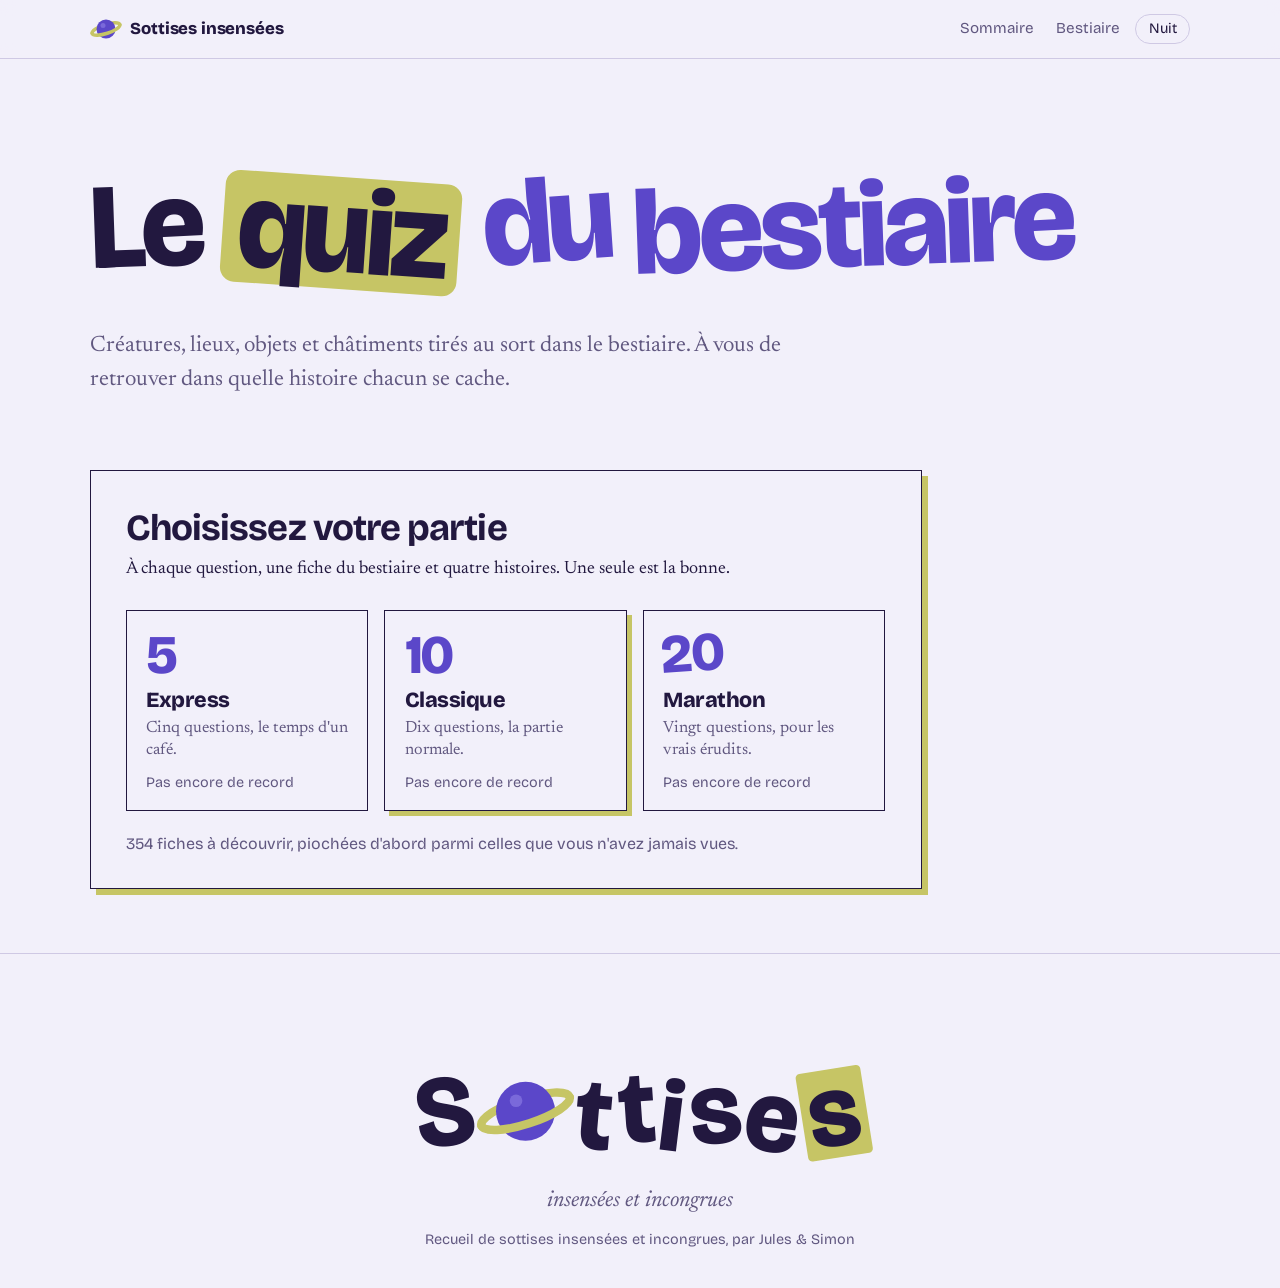
==== quiz.html @ 03ba3609 "quiz" ====
<!DOCTYPE html>
<html lang="fr">

<head>
  <meta charset="utf-8">
  <meta name="viewport" content="width=device-width, initial-scale=1">
  <title>Le quiz du bestiaire · Sottises insensées</title>
  <link rel="preconnect" href="https://fonts.googleapis.com">
  <link rel="preconnect" href="https://fonts.gstatic.com" crossorigin>
  <link
    href="https://fonts.googleapis.com/css2?family=Bricolage+Grotesque:opsz,wght@12..96,400;12..96,600;12..96,800&family=Newsreader:ital,opsz,wght@0,6..72,400;0,6..72,500;1,6..72,400&display=swap"
    rel="stylesheet">
  <link rel="icon" href="favicon.svg" type="image/svg+xml">
  <link rel="stylesheet" href="style.css">
</head>

<body>

  <header class="barre">
    <a class="marque" href="index.html" aria-label="Sottises insensées, retour à l'accueil">
      <svg class="marque-saturne" viewBox="0 0 64 64" aria-hidden="true">
        <path d="M3 32 A29 9 0 0 1 61 32" fill="none" stroke="#C6C565" stroke-width="7" stroke-linecap="round" transform="rotate(-18 32 32)"/>
        <circle cx="32" cy="32" r="19" fill="#5B47C9"/>
        <circle cx="26" cy="25" r="5" fill="#7A69DA"/>
        <path d="M3 32 A29 9 0 0 0 61 32" fill="none" stroke="#C6C565" stroke-width="7" stroke-linecap="round" transform="rotate(-18 32 32)"/>
      </svg>
      <span>Sottises insensées</span>
    </a>
    <div class="outils">
      <a class="nav-accueil" href="index.html">Sommaire</a>
      <a class="nav-accueil" href="index.html#bestiaire">Bestiaire</a>
      <button class="outil" id="theme" type="button" aria-label="Passer en mode nuit">Nuit</button>
    </div>
  </header>

  <main class="page-quiz">
    <div class="hero hero-bestiaire">
      <h1 class="titre-hero titre-quiz" aria-label="Le quiz du bestiaire">
        <span class="mot">Le</span><span class="mot">quiz</span><span class="mot">du</span><span class="mot">bestiaire</span>
      </h1>
      <p class="chapeau">Créatures, lieux, objets et châtiments tirés au sort dans le bestiaire. À vous de retrouver dans quelle histoire chacun se cache.</p>
    </div>
    <div class="quiz" id="quiz" aria-live="polite">
      <p class="q-vide">Chargement des sottises…</p>
    </div>
  </main>

  <footer>
    <a class="logo-pied" href="index.html" aria-label="Sottises insensées et incongrues, retour à l'accueil">
      <svg id="logo-mot" role="img" aria-label="Sottises insensées et incongrues"></svg>
    </a>
    <p>Recueil de sottises insensées et incongrues, par Jules &amp; Simon</p>
  </footer>

  <script src="donnees.js"></script>
  <script src="commun.js"></script>
  <script src="quiz.js"></script>
</body>

</html>
---- style.css ----
:root {
    --papier: #F2F0FA;
    --papier-2: #E6E2F4;
    --encre: #22183F;
    --gris: #615880;
    --violet: #5B47C9;
    --moutarde: #C6C565;
    --trait: #CFC9E4;
    --taille-texte: 1.2rem;
    --display: "Bricolage Grotesque", system-ui, sans-serif;
    --lecture: "Newsreader", Georgia, serif;
}

[data-theme="nuit"] {
    --papier: #17112B;
    --papier-2: #211A3B;
    --encre: #ECE8F8;
    --gris: #A9A0C8;
    --violet: #AC9EFF;
    --trait: #352C55;
}

* {
    box-sizing: border-box;
}

html {
    scroll-behavior: smooth;
}

@media (prefers-reduced-motion: reduce) {
    html {
        scroll-behavior: auto;
    }
}

body {
    margin: 0;
    background: var(--papier);
    color: var(--encre);
    font-family: var(--display);
    -webkit-font-smoothing: antialiased;
    transition: background .25s, color .25s;
}

::selection {
    background: var(--moutarde);
    color: #22183F;
}

a {
    color: inherit;
}

button {
    font: inherit;
    color: inherit;
}

:focus-visible {
    outline: 3px solid var(--violet);
    outline-offset: 3px;
    border-radius: 4px;
}

/* Barre du haut */
.barre {
    position: sticky;
    top: 0;
    z-index: 10;
    display: flex;
    align-items: center;
    justify-content: space-between;
    gap: 1rem;
    padding: .8rem clamp(1rem, 4vw, 3rem);
    background: color-mix(in srgb, var(--papier) 88%, transparent);
    backdrop-filter: blur(8px);
    border-bottom: 1px solid var(--trait);
}

.marque {
    font-weight: 800;
    text-decoration: none;
    font-size: 1.05rem;
    letter-spacing: -.01em;
}

.outils {
    display: flex;
    gap: .4rem;
}

.outil {
    background: transparent;
    border: 1px solid var(--trait);
    border-radius: 999px;
    padding: .35rem .8rem;
    cursor: pointer;
    font-size: .9rem;
}

.outil:hover {
    border-color: var(--violet);
}

a.outil {
    text-decoration: none;
    display: inline-flex;
    align-items: center;
}

#retour-barre {
    background: var(--encre);
    color: var(--papier);
    border-color: var(--encre);
}

#retour-barre:hover {
    background: var(--violet);
    border-color: var(--violet);
}

.progression {
    position: absolute;
    left: 0;
    bottom: -1px;
    height: 3px;
    width: 0;
    background: var(--moutarde);
}

main {
    padding: 0 clamp(1rem, 4vw, 3rem);
}

/* Accueil */
.hero {
    padding: clamp(3rem, 9vw, 7rem) 0 clamp(2.5rem, 6vw, 4.5rem);
    max-width: 1100px;
}

.titre-hero {
    font-weight: 800;
    font-size: clamp(2.9rem, 9.5vw, 7.6rem);
    line-height: .92;
    letter-spacing: -.035em;
    margin: 0;
}

.titre-hero .mot {
    display: inline-block;
    margin-right: .18em;
}

.titre-hero .mot:nth-child(1) {
    transform: rotate(-2deg);
}

.titre-hero .mot:nth-child(2) {
    transform: translateY(.06em) rotate(1.5deg);
}

.titre-hero .mot:nth-child(3) {
    transform: rotate(-4deg) translateY(-.04em);
    color: var(--violet);
}

.titre-hero .mot:nth-child(4) {
    transform: rotate(3deg) translateY(.1em);
}

.titre-hero .mot:nth-child(5) {
    transform: rotate(-1deg);
}

.titre-hero .mot:nth-child(6) {
    transform: rotate(6deg) translateY(.08em);
    background: var(--moutarde);
    color: #22183F;
    padding: 0 .12em;
    border-radius: .12em;
}

@media (prefers-reduced-motion: no-preference) {
    .titre-hero .mot {
        animation: chute .9s cubic-bezier(.2, 1.4, .4, 1) both;
    }

    .titre-hero .mot:nth-child(2) {
        animation-delay: .08s;
    }

    .titre-hero .mot:nth-child(3) {
        animation-delay: .16s;
    }

    .titre-hero .mot:nth-child(4) {
        animation-delay: .24s;
    }

    .titre-hero .mot:nth-child(5) {
        animation-delay: .32s;
    }

    .titre-hero .mot:nth-child(6) {
        animation-delay: .5s;
    }

    @keyframes chute {
        from {
            opacity: 0;
            translate: 0 -1.2em;
            rotate: -25deg;
        }

        to {
            opacity: 1;
            translate: 0 0;
            rotate: 0deg;
        }
    }
}

.chapeau {
    font-family: var(--lecture);
    font-size: clamp(1.15rem, 2vw, 1.4rem);
    color: var(--gris);
    max-width: 34em;
    margin: 3rem 0 0;
    line-height: 1.5;
}

.entete-section {
    display: flex;
    flex-wrap: wrap;
    align-items: baseline;
    justify-content: space-between;
    gap: 1rem;
    border-top: 2px solid var(--encre);
    padding-top: 1rem;
    margin-top: 1rem;
}

#galerie,
#auteurs {
    scroll-margin-top: 5rem;
}

.entete-section h2 {
    font-size: 1.6rem;
    margin: 0;
    letter-spacing: -.02em;
}

.filtres {
    display: flex;
    flex-wrap: wrap;
    gap: .4rem;
}

.filtre {
    background: transparent;
    border: 1px solid var(--trait);
    border-radius: 999px;
    padding: .35rem .9rem;
    cursor: pointer;
}

.filtre[aria-pressed="true"] {
    background: var(--encre);
    color: var(--papier);
    border-color: var(--encre);
}

.bilan-bestiaire {
    min-height: 1.5em;
    margin: .4rem 0 .8rem;
    color: var(--gris);
}

.aucun-bestiaire {
    padding: 2rem 0;
    color: var(--gris);
    font-family: var(--lecture);
    font-size: 1.15rem;
}

.sommaire {
    list-style: none;
    margin: 0 0 4rem;
    padding: 0;
    max-width: 1100px;
}

.sommaire li {
    border-bottom: 1px solid var(--trait);
}

.ligne {
    display: grid;
    grid-template-columns: 3rem 1fr auto;
    gap: .2rem 1.2rem;
    align-items: baseline;
    padding: 1.6rem 0;
    text-decoration: none;
}

.ligne .num {
    font-size: 1rem;
    color: var(--gris);
    font-variant-numeric: tabular-nums;
}

.ligne h3 {
    margin: 0;
    font-size: clamp(1.5rem, 3.4vw, 2.4rem);
    font-weight: 600;
    letter-spacing: -.025em;
    line-height: 1.05;
}

.ligne:hover h3 {
    color: var(--violet);
}

.ligne .meta {
    color: var(--gris);
    font-size: .95rem;
    white-space: nowrap;
}

.ligne .extrait {
    grid-column: 2 / 3;
    margin: .5rem 0 0;
    font-family: var(--lecture);
    color: var(--gris);
    font-size: 1.05rem;
    line-height: 1.5;
    max-width: 42em;
}

@media (max-width: 640px) {
    .ligne {
        grid-template-columns: 2rem 1fr;
    }

    .ligne .meta {
        grid-column: 2;
        white-space: normal;
    }

    .ligne .extrait {
        grid-column: 2;
    }
}

.auteurs {
    display: grid;
    grid-template-columns: repeat(auto-fit, minmax(260px, 1fr));
    gap: 2.5rem;
    margin: 2rem 0 5rem;
    max-width: 1100px;
}

.auteur h3 {
    font-size: 3rem;
    margin: 0 0 .3rem;
    letter-spacing: -.03em;
    font-weight: 800;
}

.auteur p {
    font-family: var(--lecture);
    font-size: 1.1rem;
    line-height: 1.55;
    margin: 0 0 .8rem;
    color: var(--gris);
    max-width: 30em;
}

.auteur .compte {
    font-family: var(--display);
    font-size: .95rem;
    color: var(--encre);
}

footer {
    border-top: 1px solid var(--trait);
    padding: 2rem clamp(1rem, 4vw, 3rem);
    color: var(--gris);
    font-size: .9rem;
}

/* Lecture */
.lecture {
    max-width: 40rem;
    margin: 0 auto;
    padding: clamp(2.5rem, 7vw, 5rem) 0 3rem;
}

.retour {
    display: inline-block;
    margin-bottom: 2.5rem;
    color: var(--gris);
    text-decoration: none;
}

.retour:hover {
    color: var(--violet);
}

.lecture h1 {
    font-size: clamp(2.4rem, 7vw, 4.2rem);
    line-height: .98;
    letter-spacing: -.035em;
    margin: 0 0 1.2rem;
    font-weight: 800;
}

.infos {
    color: var(--gris);
    font-size: 1rem;
    margin: 0 0 3rem;
    padding-bottom: 1.5rem;
    border-bottom: 1px solid var(--trait);
}

.infos strong {
    color: var(--encre);
    font-weight: 600;
}

.corps {
    font-family: var(--lecture);
    font-size: var(--taille-texte);
    line-height: 1.72;
    hanging-punctuation: first;
}

.corps p {
    margin: 0 0 1.3em;
}

.corps p:first-child::first-letter {
    font-family: var(--display);
    font-weight: 800;
    float: left;
    font-size: 3.6em;
    line-height: .8;
    margin: .08em .1em 0 0;
    color: var(--violet);
}

.signature {
    text-align: right;
    font-style: italic;
    color: var(--gris);
    margin-top: 2.5rem;
    font-family: var(--lecture);
    font-size: 1.1rem;
}

.suite {
    display: grid;
    grid-template-columns: 1fr 1fr;
    gap: 1rem;
    margin: 4rem auto 5rem;
    max-width: 40rem;
}

.suite a {
    display: block;
    text-decoration: none;
    padding: 1.2rem 1.3rem;
    border: 1px solid var(--trait);
    border-radius: 10px;
    background: var(--papier-2);
}

.suite a:hover {
    border-color: var(--violet);
}

.suite small {
    display: block;
    color: var(--gris);
    margin-bottom: .3rem;
}

.suite span {
    font-weight: 600;
    font-size: 1.15rem;
    letter-spacing: -.01em;
}

.suite .suivant {
    text-align: right;
    grid-column: 2;
}

@media (max-width: 560px) {
    .suite {
        grid-template-columns: 1fr;
    }

    .suite .suivant {
        grid-column: 1;
    }
}

.fin {
    max-width: 40rem;
    margin: -3rem auto 4rem;
    text-align: center;
}

/* Affiches : le cadre (passe-partout + ombre moutarde) */
.cadre {
    display: block;
    position: relative;
    aspect-ratio: 2 / 3;
    padding: 5px;
    background: var(--papier);
    border: 1.5px solid var(--encre);
    box-shadow: 4px 4px 0 var(--moutarde);
}

.cadre img {
    display: block;
    width: 100%;
    height: 100%;
    object-fit: cover;
}

.cadre .remplace {
    display: none;
    width: 100%;
    height: 100%;
    align-items: flex-end;
    padding: .6em;
    background: var(--violet);
    color: #fff;
    font-weight: 800;
    line-height: 1;
    letter-spacing: -.02em;
}

.cadre.vide img {
    display: none;
}

.cadre.vide .remplace {
    display: flex;
}

/* Vignette dans le sommaire */
.ligne {
    grid-template-columns: 3rem 1fr auto 5.5rem;
}

.ligne .vignette {
    grid-column: 4;
    grid-row: 1 / span 2;
    align-self: start;
    transform: rotate(3deg);
    font-size: .7rem;
}

.ligne:hover .vignette {
    transform: rotate(0deg);
}

@media (prefers-reduced-motion: no-preference) {
    .ligne .vignette {
        transition: transform .2s;
    }
}

@media (max-width: 640px) {
    .ligne {
        grid-template-columns: 2rem 1fr 4.2rem;
    }

    .ligne .vignette {
        grid-column: 3;
        grid-row: 1 / span 3;
        font-size: .52rem;
    }
}

/* Galerie */
.galerie {
    display: grid;
    grid-template-columns: repeat(auto-fill, minmax(190px, 1fr));
    gap: 2.5rem 2rem;
    list-style: none;
    padding: 0;
    margin: 2rem 0 5rem;
    max-width: 1100px;
}

.galerie button {
    display: block;
    width: 100%;
    padding: 0;
    border: 0;
    background: none;
    cursor: zoom-in;
    text-align: left;
}

.galerie .cadre {
    font-size: 1.3rem;
}

.galerie button:hover .cadre {
    box-shadow: 6px 6px 0 var(--violet);
}

.galerie h3 {
    font-size: 1.15rem;
    margin: 1.1rem 0 .2rem;
    letter-spacing: -.01em;
}

.galerie a {
    color: var(--gris);
    font-size: .95rem;
}

.galerie a:hover {
    color: var(--violet);
}

/* Affiche dans la page de lecture */
.affiche-texte {
    margin: 0 0 3rem;
    display: flex;
    align-items: end;
    gap: 1.2rem;
}

.affiche-texte button {
    width: 9rem;
    flex: none;
    padding: 0;
    border: 0;
    background: none;
    cursor: zoom-in;
    font-size: .9rem;
}

.affiche-texte span {
    color: var(--gris);
    font-size: .95rem;
}

/* Visionneuse */
.visionneuse {
    border: 0;
    padding: 0;
    background: transparent;
    max-width: min(92vw, 640px);
    max-height: 92vh;
    overflow: visible;
}

.visionneuse::backdrop {
    background: rgba(23, 17, 43, .85);
}

.visionneuse img {
    display: block;
    max-width: 100%;
    max-height: 80vh;
    margin: 0 auto;
    border: 6px solid #F2F0FA;
}

.visionneuse .bas {
    display: flex;
    justify-content: space-between;
    align-items: center;
    gap: 1rem;
    margin-top: .8rem;
    color: #ECE8F8;
}

.visionneuse .bas button {
    background: #ECE8F8;
    color: #22183F;
    border: 0;
    border-radius: 999px;
    padding: .4rem 1rem;
    cursor: pointer;
}

.visionneuse .vide-message {
    background: #5B47C9;
    color: #fff;
    padding: 3rem 2rem;
    font-weight: 600;
    max-width: 26rem;
}

.nav-accueil {
    color: var(--gris);
    text-decoration: none;
    padding: .35rem .5rem;
    font-size: .95rem;
}

.nav-accueil:hover {
    color: var(--violet);
}

@media (max-width: 480px) {
    .nav-accueil {
        display: none;
    }
}

[hidden] {
    display: none !important;
}

.erreur {
    padding: 1.5rem;
    margin: 1.5rem 0;
    background: var(--papier-2);
    border-left: 4px solid var(--violet);
    line-height: 1.6;
    list-style: none;
}

/* Photos des auteurs, à côté de la bio */
.auteur { display: flex; gap: 1.4rem; align-items: flex-start; }
.portrait {
  width: 12rem; flex: none; aspect-ratio: 4 / 5; object-fit: cover;
  padding: 5px; background: var(--papier); border: 1.5px solid var(--encre);
  box-shadow: 4px 4px 0 var(--moutarde);
}
.auteur:nth-child(odd) .portrait { transform: rotate(-2deg); }
.auteur:nth-child(even) .portrait { transform: rotate(2deg); }
@media (max-width: 480px) { .auteur { flex-direction: column; } .portrait { width: 70%; } .auteur h3 { font-size: 2.3rem; } }


/* ===== Visionneuse plein écran avec zoom ===== */
.visionneuse {
  width: 100vw; height: 100vh; max-width: none; max-height: none; margin: 0; inset: 0;
  background: rgba(23, 17, 43, .97); overflow: hidden;
}
.visionneuse[open] { display: flex; flex-direction: column; }
.v-scene {
  flex: 1; position: relative; overflow: hidden; touch-action: none; cursor: zoom-in; user-select: none;
}
.v-scene.zoome { cursor: grab; }
.v-scene.glisse { cursor: grabbing; }
.visionneuse #v-image img {
  position: absolute; left: 0; top: 0; max-width: none; max-height: none; margin: 0; border: 0;
  transform-origin: 0 0; will-change: transform; -webkit-user-drag: none;
}
.visionneuse #v-image .vide-message { margin: 20vh auto 0; }
.visionneuse .bas {
  flex: none; display: flex; flex-wrap: wrap; align-items: center; gap: .6rem 1.2rem;
  padding: .8rem clamp(1rem, 3vw, 2rem); margin: 0; color: #ECE8F8; border-top: 1px solid #352C55;
}
.v-aide { color: #A9A0C8; font-size: .85rem; flex: 1; }
.v-boutons { display: flex; gap: .4rem; margin-left: auto; }
.visionneuse .v-boutons button {
  background: transparent; color: #ECE8F8; border: 1px solid #4A3F72; border-radius: 999px;
  padding: .4rem .9rem; cursor: pointer; min-width: 2.4rem;
}
.visionneuse .v-boutons button:hover { border-color: #C6C565; }
.visionneuse .v-boutons #v-fermer { background: #ECE8F8; color: #22183F; border-color: #ECE8F8; }
@media (max-width: 640px) { .v-aide { display: none; } }


/* Titre « Les deux auteurs au travail » */
.titre-auteurs { font-size: clamp(2.4rem, 6.5vw, 5.2rem); margin: 1.5rem 0 2rem; border-top: 2px solid var(--encre); padding-top: 2rem; }
.titre-auteurs .mot { animation: none !important; }
.titre-auteurs .mot:nth-child(5) { transform: rotate(4deg) translateY(.08em); background: var(--moutarde); color: #22183F; padding: 0 .12em; border-radius: .12em; }
@media (max-width: 480px) { .auteurs { gap: 3.5rem; } }


/* Galerie : 4 affiches sur toute la largeur */
.galerie { grid-template-columns: repeat(4, 1fr); max-width: none; gap: 2.5rem clamp(1rem, 2.5vw, 2.5rem); }
.galerie .cadre { font-size: clamp(1.2rem, 2vw, 2rem); }
@media (max-width: 900px) { .galerie { grid-template-columns: repeat(2, 1fr); } }

/* Sommaire en pleine largeur */
.sommaire { max-width: none; }
.ligne { grid-template-columns: 3.5rem 1fr auto 8rem; column-gap: 2rem; padding: 2rem 0; }
.ligne h3 { font-size: clamp(1.6rem, 3.8vw, 3.2rem); }
.ligne .extrait { max-width: 46em; font-size: 1.12rem; }
.ligne .vignette { font-size: .9rem; }
@media (max-width: 640px) {
  .ligne { grid-template-columns: 2rem 1fr 4.6rem; column-gap: 1rem; padding: 1.6rem 0; }
  .ligne .vignette { font-size: .52rem; }
}
.ligne { grid-template-rows: auto 1fr; grid-template-columns: 3.5rem 1fr auto 7rem; }
.ligne .extrait { align-self: start; }
@media (max-width: 640px) { .ligne { grid-template-columns: 2rem 1fr 4.6rem; grid-template-rows: auto auto 1fr; } }

/* Marges latérales plus larges (barre, contenu, pied de page alignés) */
:root { --marge: clamp(1.25rem, 7vw, 9rem); }
.barre, footer { padding-left: var(--marge); padding-right: var(--marge); }
main { padding-left: var(--marge); padding-right: var(--marge); }

/* Colonne de lecture plus large */
.lecture, .suite, .fin { max-width: 50rem; }

/* =========================================================
   BONUS : recherche, sottisomètre, bestiaire, reprise, écoute
   ========================================================= */
.outil.plein { background: var(--encre); color: var(--papier); border-color: var(--encre); }
.outil.plein:hover { background: var(--violet); border-color: var(--violet); }

/* Reprendre la lecture */
.reprendre, .l-reprise {
  display: flex; flex-wrap: wrap; align-items: center; gap: .6rem 1rem;
  padding: 1rem 1.2rem; margin: 0 0 2.5rem; background: var(--papier-2);
  border-left: 4px solid var(--moutarde);
}
.reprendre span, .l-reprise span { flex: 1 1 18rem; }
.l-reprise { margin: 0 0 2rem; }

/* Recherche */
.recherche { margin: 1.5rem 0 .5rem; }
.recherche label { display: block; font-weight: 600; margin-bottom: .5rem; }
.r-champ { display: flex; gap: .6rem; }
.r-champ input {
  flex: 1; font: inherit; font-size: 1.1rem; color: var(--encre); background: var(--papier);
  border: 1.5px solid var(--encre); padding: .75rem 1rem; box-shadow: 4px 4px 0 var(--moutarde);
}
.r-champ input:focus { outline: none; box-shadow: 4px 4px 0 var(--violet); }
.r-champ input::-webkit-search-cancel-button { display: none; }
.resultats { list-style: none; padding: 0; margin: 1rem 0 4rem; }
.resultats .bilan { color: var(--gris); padding: .5rem 0 1rem; }
.resultats .aucun { padding: 2rem 0; color: var(--gris); font-family: var(--lecture); font-size: 1.15rem; }
.resultat { display: block; text-decoration: none; padding: 1.4rem 0; border-bottom: 1px solid var(--trait); }
.resultat:hover .r-titre { color: var(--violet); }
.r-titre { display: block; font-size: clamp(1.4rem, 3vw, 2rem); font-weight: 600; letter-spacing: -.02em; }
.r-meta { display: block; color: var(--gris); margin: .2rem 0 .6rem; }
.r-extrait { display: block; font-family: var(--lecture); font-size: 1.08rem; line-height: 1.55; color: var(--gris); max-width: 46em; margin-top: .35rem; }
mark { background: var(--moutarde); color: #22183F; padding: 0 .1em; }

/* Sottisomètre */
.sottisometre { margin: -1.5rem 0 2rem; padding: 1.2rem 1.3rem; border: 1.5px solid var(--encre); box-shadow: 4px 4px 0 var(--moutarde); background: var(--papier); }
.s-ligne { display: flex; flex-wrap: wrap; align-items: center; gap: .5rem 1rem; }
.s-label { font-weight: 800; letter-spacing: -.01em; }
.s-jauge { flex: 1 1 8rem; height: .8rem; background: var(--papier-2); border: 1px solid var(--trait); position: relative; overflow: hidden; }
.s-jauge span { position: absolute; inset: 0 auto 0 0; background: repeating-linear-gradient(-45deg, var(--violet) 0 6px, var(--moutarde) 6px 12px); }
.s-score { font-size: 1.6rem; font-weight: 800; letter-spacing: -.03em; }
.s-score small { font-size: .9rem; font-weight: 600; color: var(--gris); }
.s-verdict { font-family: var(--lecture); font-style: italic; color: var(--violet); font-size: 1.1rem; }
.s-stats { display: flex; flex-wrap: wrap; gap: .8rem 2rem; margin: 1rem 0 0; }
.s-stats div { min-width: 8rem; }
.s-stats dt { color: var(--gris); font-size: .9rem; }
.s-stats dd { margin: .1rem 0 0; font-weight: 600; font-size: 1.05rem; }
.s-stats div:first-child { flex: 1 1 100%; }
.s-stats div:first-child dd { font-family: var(--lecture); font-weight: 500; font-size: 1.25rem; }

/* Lecture à voix haute */
.l-ecoute { display: flex; flex-wrap: wrap; align-items: center; gap: .5rem 1rem; margin: 0 0 2rem; }
.l-ecoute .outil { padding: .5rem 1.1rem; }
.l-ecoute-aide { color: var(--gris); font-size: .9rem; }
.corps p.en-lecture { background: color-mix(in srgb, var(--moutarde) 28%, transparent); box-shadow: -.6rem 0 0 color-mix(in srgb, var(--moutarde) 28%, transparent), .6rem 0 0 color-mix(in srgb, var(--moutarde) 28%, transparent); }

/* Liens vers le bestiaire dans les textes */
.lien-bestiaire { color: inherit; text-decoration: underline; text-decoration-color: var(--moutarde); text-decoration-thickness: .18em; text-underline-offset: .15em; }
.lien-bestiaire:hover { color: var(--violet); text-decoration-color: var(--violet); }

/* Bestiaire */
.titre-bestiaire .mot { animation: none !important; }
.titre-bestiaire .mot:nth-child(4) { transform: rotate(-3deg) translateY(.06em); background: var(--moutarde); color: #22183F; padding: 0 .12em; border-radius: .12em; }
.bestiaire { list-style: none; padding: 0; margin: 2rem 0 5rem; display: grid; grid-template-columns: repeat(auto-fill, minmax(280px, 1fr)); gap: 2rem; }
.fiche {
  height: 100%; padding: 1.4rem 1.4rem 1.2rem; background: var(--papier); border: 1.5px solid var(--encre);
  box-shadow: 4px 4px 0 var(--moutarde); scroll-margin-top: 6rem;
}
.f-type { color: var(--violet); font-weight: 600; font-size: .95rem; }
.fiche h3 { font-size: 1.6rem; letter-spacing: -.025em; line-height: 1.05; margin: .3rem 0 .7rem; }
.fiche p { font-family: var(--lecture); font-size: 1.08rem; line-height: 1.55; margin: 0 0 1rem; }
.fiche .f-textes { font-family: var(--display); font-size: .95rem; color: var(--gris); margin: 0; }
.fiche .f-textes a { color: var(--encre); }
.fiche .f-textes a:hover { color: var(--violet); }
@media (prefers-reduced-motion: no-preference) {
  .fiche.flash { animation: flash 1.6s ease; }
  @keyframes flash { 0%, 40% { box-shadow: 8px 8px 0 var(--violet); transform: rotate(-1deg); } 100% { box-shadow: 4px 4px 0 var(--moutarde); transform: none; } }
}
.l-ecoute { position: sticky; top: 3.6rem; z-index: 5; background: var(--papier); padding: .6rem 0; margin-top: -.6rem; }
.l-ecoute.actif { border-bottom: 1px solid var(--trait); }

/* Visionneuse : affiche précédente / suivante */
.v-navigation { display: flex; align-items: center; gap: .5rem; }
.v-compteur { color: #A9A0C8; font-size: .9rem; min-width: 3.2rem; text-align: center; font-variant-numeric: tabular-nums; }
.visionneuse .v-navigation button {
  background: #C6C565; color: #22183F; border: 1px solid #C6C565; border-radius: 999px;
  padding: .4rem 1rem; cursor: pointer; font-weight: 600;
}
.visionneuse .v-navigation button:hover { background: #ECE8F8; border-color: #ECE8F8; }
@media (max-width: 640px) {
  .visionneuse .bas { justify-content: center; }
  .v-navigation { order: -1; width: 100%; justify-content: center; }
  #v-legende { width: 100%; text-align: center; }
}

/* =========================================================
   LOGO
   ========================================================= */
.marque { display: inline-flex; align-items: center; gap: .55rem; }
.marque-saturne { width: 2rem; height: 2rem; flex: none; }
@media (prefers-reduced-motion: no-preference) {
  .marque-saturne { transition: transform .5s cubic-bezier(.2, 1.4, .4, 1); }
  .marque:hover .marque-saturne { transform: rotate(-25deg); }
}

footer { display: flex; flex-direction: column; align-items: center; gap: .6rem; padding-top: 3.5rem; padding-bottom: 2.5rem; text-align: center; }
footer p { margin: 0; }
.logo-pied { display: block; width: min(30rem, 100%); color: var(--encre); text-decoration: none; }
.logo-pied svg { display: block; width: 100%; height: auto; overflow: visible; }
.logo-lettre { font-family: var(--display); font-weight: 800; fill: currentColor; }
.logo-lettre.sur-moutarde { fill: #22183F; }
.logo-sous-titre { font-family: var(--lecture); font-style: italic; font-size: 21px; fill: var(--gris); }

/* =========================================================
   QUIZ DU BESTIAIRE
   ========================================================= */
.lien-quiz { margin: 1.5rem 0 0; }
.lien-quiz .outil { display: inline-flex; padding: .6rem 1.2rem; text-decoration: none; }
.titre-quiz .mot { animation: none !important; }
.titre-quiz .mot:nth-child(2) { transform: rotate(4deg) translateY(.05em); background: var(--moutarde); color: #22183F; padding: 0 .12em; border-radius: .12em; }
.titre-quiz .mot:nth-child(4) { transform: rotate(-2deg); color: var(--violet); }

.quiz {
  max-width: 52rem; margin: 0 0 5rem; padding: clamp(1.3rem, 3vw, 2.2rem);
  background: var(--papier); border: 1.5px solid var(--encre); box-shadow: 6px 6px 0 var(--moutarde);
  scroll-margin-top: 5rem;
}
#vue-quiz { scroll-margin-top: 4rem; }
.q-entete { display: flex; justify-content: space-between; gap: 1rem; color: var(--gris); font-size: .95rem; }
.q-entete strong { color: var(--encre); font-size: 1.1rem; }
.q-progression { height: .45rem; background: var(--papier-2); margin: .6rem 0 1.8rem; overflow: hidden; }
.q-progression span { display: block; height: 100%; background: var(--moutarde); transition: width .3s ease; }
.q-type { color: var(--violet); font-weight: 600; margin: 0 0 .3rem; }
.q-question { font-size: clamp(1.5rem, 3.6vw, 2.4rem); letter-spacing: -.025em; line-height: 1.12; margin: 0 0 1.6rem; font-weight: 600; }
.q-nom { font-weight: 800; background: linear-gradient(transparent 62%, color-mix(in srgb, var(--moutarde) 70%, transparent) 62%); }
.q-choix { display: grid; grid-template-columns: 1fr 1fr; gap: .8rem; }
@media (max-width: 640px) { .q-choix { grid-template-columns: 1fr; } }
.q-option {
  font: inherit; font-size: 1.05rem; font-weight: 600; text-align: left; line-height: 1.25; color: var(--encre);
  background: var(--papier); border: 1.5px solid var(--encre); padding: 1rem 1.1rem; cursor: pointer;
}
.q-option:hover:not(:disabled) { background: var(--papier-2); box-shadow: 4px 4px 0 var(--violet); transform: translate(-2px, -2px); }
@media (prefers-reduced-motion: no-preference) { .q-option { transition: transform .12s, box-shadow .12s, background .12s; } }
.q-option:disabled { cursor: default; opacity: .55; }
.q-option.juste { opacity: 1; background: var(--moutarde); color: #22183F; border-color: #22183F; box-shadow: 4px 4px 0 #22183F; }
.q-option.faux { opacity: 1; text-decoration: line-through; text-decoration-thickness: 2px; border-color: var(--violet); color: var(--violet); }
.q-option.juste::after { content: "  ✓"; }
.q-option.faux::after { content: "  ✗"; text-decoration: none; display: inline-block; }

.q-reponse { margin-top: 1.8rem; padding-top: 1.4rem; border-top: 2px solid var(--encre); }
.q-verdict { font-size: 1.4rem; font-weight: 800; letter-spacing: -.02em; margin: 0 0 .6rem; color: var(--violet); }
.q-reponse.bonne .q-verdict { color: var(--encre); }
.q-verdict em { font-style: normal; text-decoration: underline; text-decoration-color: var(--moutarde); text-decoration-thickness: .15em; }
.q-description { font-family: var(--lecture); font-size: 1.12rem; line-height: 1.55; margin: 0 0 1rem; max-width: 42em; }
.q-extrait { margin: 0 0 1.4rem; padding: .8rem 1.1rem; border-left: 4px solid var(--moutarde); background: var(--papier-2); font-family: var(--lecture); font-style: italic; font-size: 1.05rem; line-height: 1.6; color: var(--gris); }
.q-extrait mark { font-style: normal; }
.q-actions { display: flex; flex-wrap: wrap; align-items: center; gap: .8rem 1.4rem; }
.q-actions .outil { padding: .6rem 1.2rem; margin-left: auto; }
.q-lien { color: var(--encre); text-decoration-color: var(--moutarde); text-decoration-thickness: .15em; text-underline-offset: .2em; }
.q-lien:hover { color: var(--violet); }

.q-fin { text-align: center; padding: 1rem 0; }
.q-score { font-size: clamp(4.5rem, 14vw, 8rem); font-weight: 800; letter-spacing: -.05em; line-height: 1; margin: .2rem 0 .4rem; }
.q-score small { font-size: .4em; color: var(--gris); letter-spacing: -.02em; }
.q-titre-fin { font-size: 1.8rem; letter-spacing: -.02em; margin: 0 0 .6rem; }
.q-titre-fin { display: inline-block; background: var(--moutarde); color: #22183F; padding: 0 .3em; transform: rotate(-2deg); }
.q-fin .q-description { margin: .8rem auto; }
.q-record { color: var(--gris); margin: 0 0 1.6rem; }
.q-fin .q-actions { justify-content: center; }
.q-fin .q-actions .outil { margin-left: 0; }
.q-vide { font-family: var(--lecture); font-size: 1.15rem; color: var(--gris); }

/* ---------- Page quiz.html ---------- */
.page-quiz .quiz { margin-bottom: 4rem; }
.q-accueil-titre { font-size: clamp(1.6rem, 3.5vw, 2.3rem); letter-spacing: -.025em; margin: 0 0 .4rem; }
.q-modes { display: grid; grid-template-columns: repeat(3, 1fr); gap: 1rem; margin: 1.6rem 0 1.4rem; }
@media (max-width: 720px) { .q-modes { grid-template-columns: 1fr; } }
.q-mode {
  font: inherit; color: var(--encre); text-align: left; cursor: pointer;
  display: flex; flex-direction: column; gap: .25rem; padding: 1.1rem 1.2rem 1.2rem;
  background: var(--papier); border: 1.5px solid var(--encre);
}
.q-mode:hover { background: var(--papier-2); box-shadow: 5px 5px 0 var(--violet); transform: translate(-2px, -2px); }
@media (prefers-reduced-motion: no-preference) { .q-mode { transition: transform .12s, box-shadow .12s, background .12s; } }
.q-mode:nth-child(2) { box-shadow: 5px 5px 0 var(--moutarde); }
.q-mode:nth-child(2):hover { box-shadow: 5px 5px 0 var(--violet); }
.q-mode-nb { font-size: 3.4rem; font-weight: 800; letter-spacing: -.05em; line-height: 1; color: var(--violet); }
.q-mode:nth-child(3) .q-mode-nb { transform: rotate(-4deg); transform-origin: left bottom; display: inline-block; }
.q-mode-nom { font-size: 1.35rem; font-weight: 800; letter-spacing: -.02em; }
.q-mode-desc { font-family: var(--lecture); color: var(--gris); font-size: 1.02rem; line-height: 1.4; }
.q-mode-record { margin-top: .5rem; font-size: .9rem; color: var(--gris); }
.q-memoire { color: var(--gris); margin: 0; }
.q-memoire strong { color: var(--encre); }
.q-oubli { font: inherit; color: var(--encre); background: none; border: 0; padding: 0; margin-left: .4rem; cursor: pointer; text-decoration: underline; text-decoration-color: var(--moutarde); text-decoration-thickness: .15em; text-underline-offset: .2em; }

.q-entete { flex-wrap: wrap; align-items: baseline; }
.q-serie { color: var(--violet); font-weight: 600; }
.q-serie.chaude { background: var(--moutarde); color: #22183F; padding: 0 .4em; transform: rotate(-2deg); display: inline-block; }

.q-recap-titre { font-size: 1.3rem; letter-spacing: -.02em; margin: 2.4rem 0 .8rem; padding-top: 1.4rem; border-top: 2px solid var(--encre); }
.q-recap { list-style: none; padding: 0; margin: 0; }
.q-recap li { display: flex; flex-wrap: wrap; align-items: baseline; gap: .2rem .6rem; padding: .6rem 0; border-bottom: 1px solid var(--trait); }
.q-recap-signe { font-weight: 800; width: 1.2rem; }
.q-recap .juste .q-recap-signe { color: var(--encre); }
.q-recap .faux .q-recap-signe { color: var(--violet); }
.q-recap a { color: var(--encre); font-weight: 600; }
.q-recap a:hover { color: var(--violet); }
.q-recap-texte { color: var(--gris); font-family: var(--lecture); }
.q-recap-texte a { font-family: var(--display); font-weight: 400; }

/* ---------- Encart du quiz sur l'accueil ---------- */
.encart-quiz {
  display: grid; grid-template-columns: 1.3fr 1fr; gap: 2rem; align-items: center;
  margin: 1rem 0 4.5rem; padding: clamp(1.4rem, 4vw, 2.6rem);
  background: var(--encre); color: var(--papier); box-shadow: 8px 8px 0 var(--moutarde);
}
[data-theme="nuit"] .encart-quiz { background: var(--papier-2); color: var(--encre); }
.eq-titre { font-size: clamp(1.6rem, 3.6vw, 2.7rem); letter-spacing: -.03em; line-height: 1.08; margin: 0 0 .8rem; font-weight: 800; }
.eq-fiche { color: #22183F; background: var(--moutarde); padding: 0 .15em; box-decoration-break: clone; -webkit-box-decoration-break: clone; }
.eq-nb { font-family: var(--lecture); font-size: 1.1rem; opacity: .85; margin: 0 0 1.4rem; }
.eq-bouton { display: inline-flex; padding: .75rem 1.4rem; font-weight: 600; text-decoration: none; background: var(--moutarde) !important; color: #22183F !important; border-color: var(--moutarde) !important; }
.eq-bouton:hover { background: var(--papier) !important; border-color: var(--papier) !important; }
.eq-cartes { display: flex; flex-direction: column; gap: .7rem; }
.eq-carte {
  display: block; padding: .8rem 1rem; font-weight: 600; line-height: 1.25;
  background: var(--papier); color: var(--encre); border: 1.5px solid currentColor;
}
.eq-carte:nth-child(1) { transform: rotate(-2deg) translateX(-.4rem); }
.eq-carte:nth-child(2) { transform: rotate(1.5deg) translateX(.6rem); }
.eq-carte:nth-child(3) { transform: rotate(-1deg); }
.eq-carte.mystere { background: var(--moutarde); color: #22183F; font-size: 1.6rem; font-weight: 800; text-align: center; }
[data-theme="nuit"] .eq-carte { background: var(--papier); }
@media (max-width: 720px) { .encart-quiz { grid-template-columns: 1fr; } }
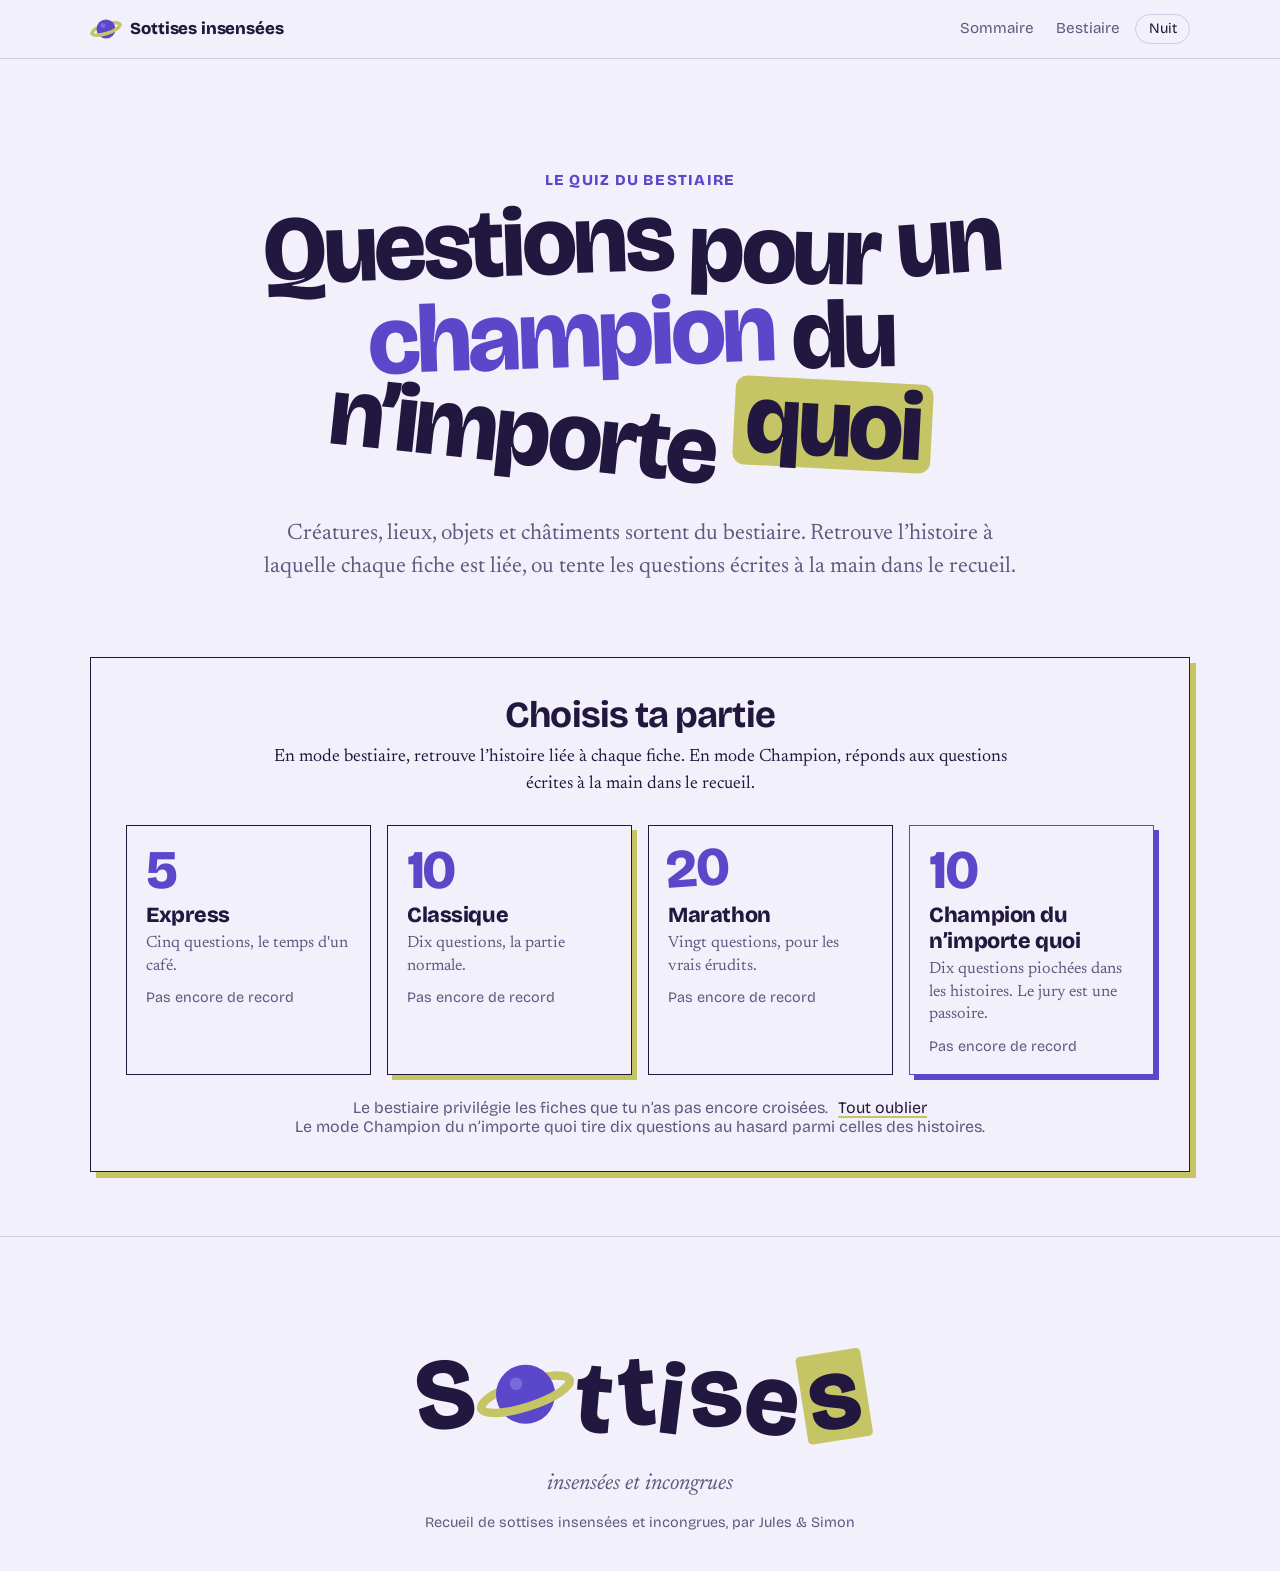
==== commit 0be5a2db: "modifs" ====
--- a/quiz.html
+++ b/quiz.html
@@ -35,10 +35,11 @@
 
   <main class="page-quiz">
     <div class="hero hero-bestiaire">
-      <h1 class="titre-hero titre-quiz" aria-label="Le quiz du bestiaire">
-        <span class="mot">Le</span><span class="mot">quiz</span><span class="mot">du</span><span class="mot">bestiaire</span>
+      <p class="sur-titre-quiz">Le quiz du bestiaire</p>
+      <h1 class="titre-hero titre-quiz" aria-label="Questions pour un champion du n’importe quoi">
+        <span class="mot">Questions</span><span class="mot">pour</span><span class="mot">un</span><span class="mot">champion</span><span class="mot">du</span><span class="mot">n’importe</span><span class="mot">quoi</span>
       </h1>
-      <p class="chapeau">Créatures, lieux, objets et châtiments tirés au sort dans le bestiaire. À vous de retrouver dans quelle histoire chacun se cache.</p>
+      <p class="chapeau">Créatures, lieux, objets et châtiments sortent du bestiaire. Retrouve l’histoire à laquelle chaque fiche est liée, ou tente les questions écrites à la main dans le recueil.</p>
     </div>
     <div class="quiz" id="quiz" aria-live="polite">
       <p class="q-vide">Chargement des sottises…</p>
--- a/style.css
+++ b/style.css
@@ -930,8 +930,11 @@
 .lien-quiz { margin: 1.5rem 0 0; }
 .lien-quiz .outil { display: inline-flex; padding: .6rem 1.2rem; text-decoration: none; }
 .titre-quiz .mot { animation: none !important; }
-.titre-quiz .mot:nth-child(2) { transform: rotate(4deg) translateY(.05em); background: var(--moutarde); color: #22183F; padding: 0 .12em; border-radius: .12em; }
+.titre-quiz { font-size: clamp(2.7rem, 7.6vw, 6.5rem); }
+.titre-quiz .mot:nth-child(3), .titre-quiz .mot:nth-child(6) { background: transparent; color: var(--encre); padding: 0; }
 .titre-quiz .mot:nth-child(4) { transform: rotate(-2deg); color: var(--violet); }
+.titre-quiz .mot:nth-child(7) { transform: rotate(3deg); background: var(--moutarde); color: #22183F; padding: 0 .12em; border-radius: .12em; }
+.sur-titre-quiz { margin: 0 0 .8rem; color: var(--violet); font-size: .95rem; font-weight: 800; letter-spacing: .08em; text-transform: uppercase; }
 
 .quiz {
   max-width: 52rem; margin: 0 0 5rem; padding: clamp(1.3rem, 3vw, 2.2rem);
@@ -986,8 +989,9 @@
 /* ---------- Page quiz.html ---------- */
 .page-quiz .quiz { margin-bottom: 4rem; }
 .q-accueil-titre { font-size: clamp(1.6rem, 3.5vw, 2.3rem); letter-spacing: -.025em; margin: 0 0 .4rem; }
-.q-modes { display: grid; grid-template-columns: repeat(3, 1fr); gap: 1rem; margin: 1.6rem 0 1.4rem; }
-@media (max-width: 720px) { .q-modes { grid-template-columns: 1fr; } }
+.q-modes { display: grid; grid-template-columns: repeat(4, minmax(0, 1fr)); gap: 1rem; margin: 1.6rem 0 1.4rem; }
+@media (max-width: 900px) { .q-modes { grid-template-columns: repeat(2, minmax(0, 1fr)); } }
+@media (max-width: 560px) { .q-modes { grid-template-columns: 1fr; } }
 .q-mode {
   font: inherit; color: var(--encre); text-align: left; cursor: pointer;
   display: flex; flex-direction: column; gap: .25rem; padding: 1.1rem 1.2rem 1.2rem;
@@ -997,6 +1001,8 @@
 @media (prefers-reduced-motion: no-preference) { .q-mode { transition: transform .12s, box-shadow .12s, background .12s; } }
 .q-mode:nth-child(2) { box-shadow: 5px 5px 0 var(--moutarde); }
 .q-mode:nth-child(2):hover { box-shadow: 5px 5px 0 var(--violet); }
+.q-mode[data-mode="champion"] { border-color: var(--violet); box-shadow: 5px 5px 0 var(--violet); }
+.q-mode[data-mode="champion"]:hover { box-shadow: 5px 5px 0 var(--moutarde); }
 .q-mode-nb { font-size: 3.4rem; font-weight: 800; letter-spacing: -.05em; line-height: 1; color: var(--violet); }
 .q-mode:nth-child(3) .q-mode-nb { transform: rotate(-4deg); transform-origin: left bottom; display: inline-block; }
 .q-mode-nom { font-size: 1.35rem; font-weight: 800; letter-spacing: -.02em; }
@@ -1014,6 +1020,7 @@
 .q-recap { list-style: none; padding: 0; margin: 0; }
 .q-recap li { display: flex; flex-wrap: wrap; align-items: baseline; gap: .2rem .6rem; padding: .6rem 0; border-bottom: 1px solid var(--trait); }
 .q-recap-signe { font-weight: 800; width: 1.2rem; }
+.q-recap-question { flex: 1 1 100%; font-weight: 600; }
 .q-recap .juste .q-recap-signe { color: var(--encre); }
 .q-recap .faux .q-recap-signe { color: var(--violet); }
 .q-recap a { color: var(--encre); font-weight: 600; }
@@ -1044,3 +1051,11 @@
 .eq-carte.mystere { background: var(--moutarde); color: #22183F; font-size: 1.6rem; font-weight: 800; text-align: center; }
 [data-theme="nuit"] .eq-carte { background: var(--papier); }
 @media (max-width: 720px) { .encart-quiz { grid-template-columns: 1fr; } }
+
+/* Page du quiz : tout au centre */
+.page-quiz .hero { max-width: 56rem; margin-left: auto; margin-right: auto; text-align: center; }
+.page-quiz .hero .chapeau { margin-left: auto; margin-right: auto; }
+.page-quiz .quiz { max-width: none; margin-left: auto; margin-right: auto; }
+.page-quiz .q-accueil { text-align: center; }
+.page-quiz .q-accueil .q-description { margin-left: auto; margin-right: auto; }
+.page-quiz .q-mode { text-align: left; }
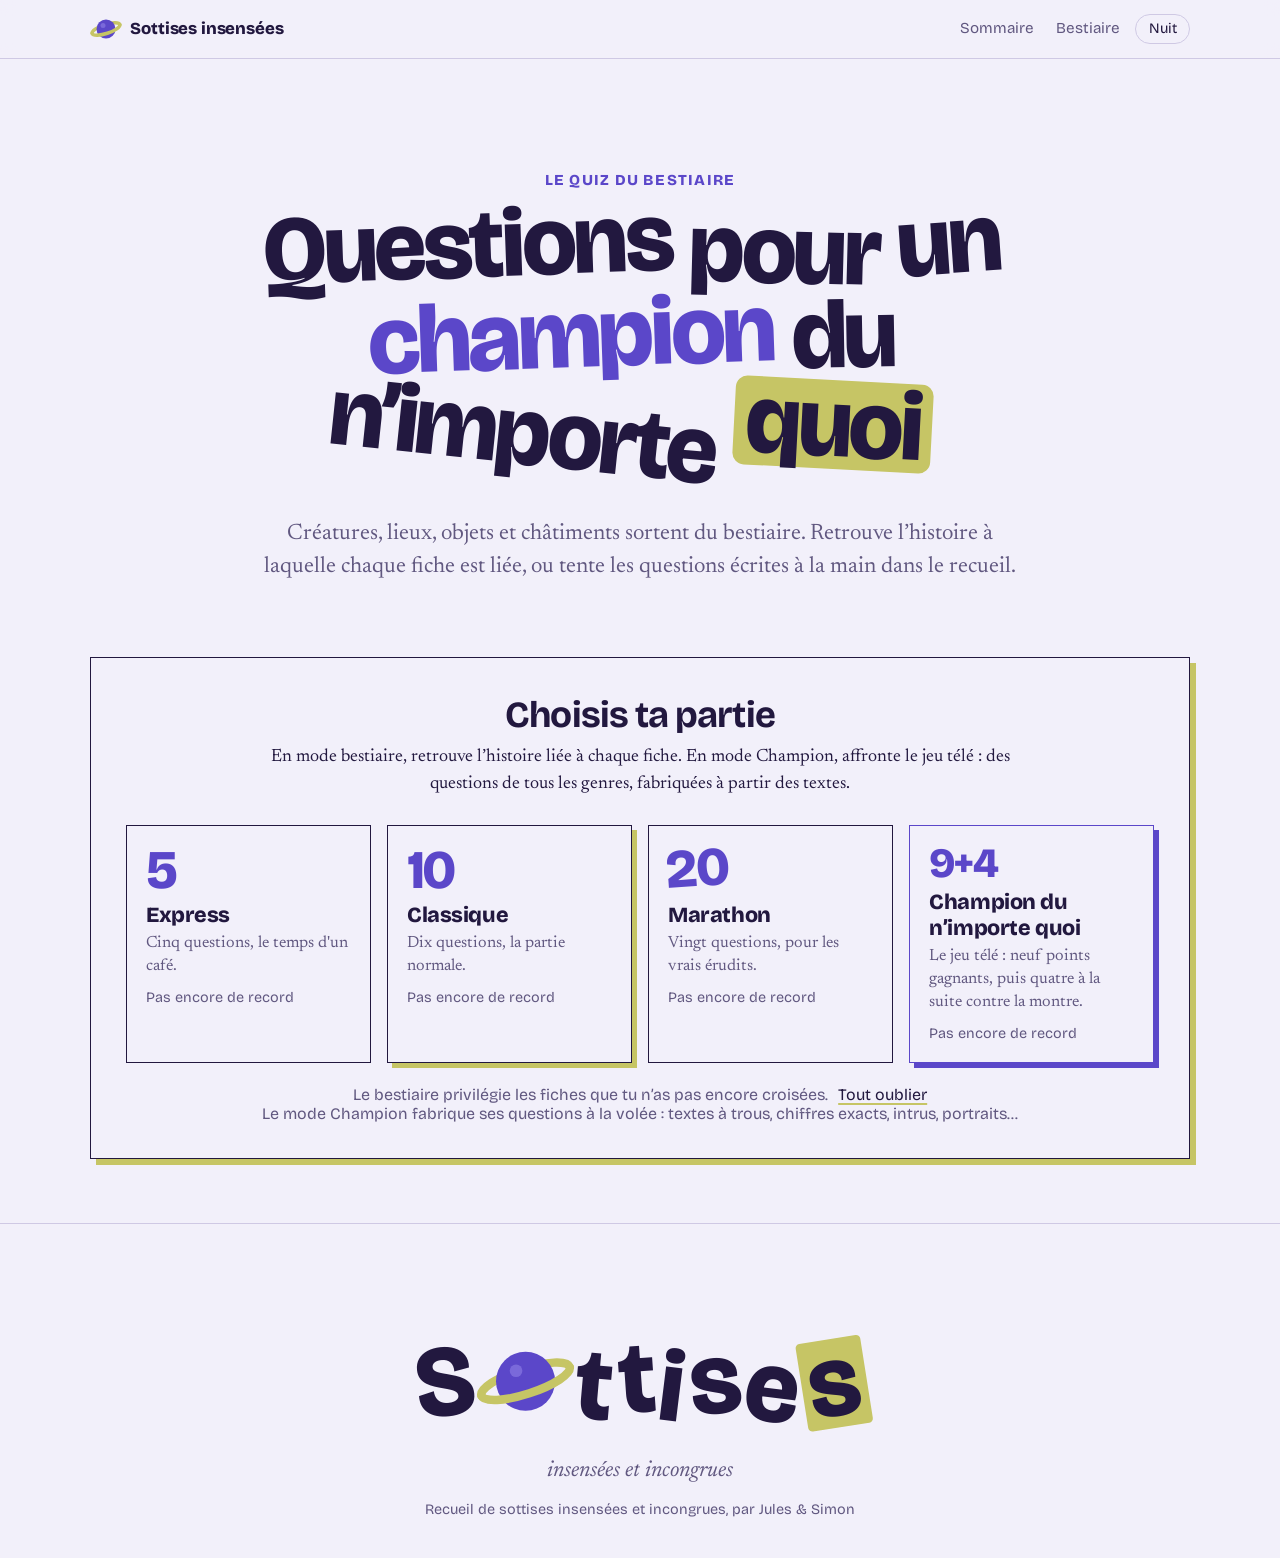
==== commit 9ca153d3: "mode champion" ====
--- a/quiz.html
+++ b/quiz.html
@@ -56,6 +56,7 @@
   <script src="donnees.js"></script>
   <script src="commun.js"></script>
   <script src="quiz.js"></script>
+  <script src="champion.js"></script>
 </body>
 
 </html>
--- a/style.css
+++ b/style.css
@@ -1059,3 +1059,52 @@
 .page-quiz .q-accueil { text-align: center; }
 .page-quiz .q-accueil .q-description { margin-left: auto; margin-right: auto; }
 .page-quiz .q-mode { text-align: left; }
+
+/* =========================================================
+   QUESTIONS POUR UN CHAMPION (champion.js)
+   ========================================================= */
+.c-intro .q-accueil-titre, .c-qualifie .q-accueil-titre { margin-bottom: .8rem; }
+.c-manches { text-align: left; max-width: 44rem; margin: 1.2rem auto; padding-left: 1.4rem; font-family: var(--lecture); font-size: 1.08rem; line-height: 1.6; }
+.c-manches li { margin-bottom: .7rem; }
+.c-manches strong { font-family: var(--display); }
+.c-option { display: block; max-width: 44rem; margin: 0 auto 1.4rem; text-align: left; cursor: pointer; }
+.c-option input { accent-color: var(--violet); width: 1.05rem; height: 1.05rem; vertical-align: -.15em; margin-right: .4rem; }
+.c-option span { display: block; color: var(--gris); font-size: .92rem; margin: .2rem 0 0 1.5rem; }
+.c-actions-intro { justify-content: center; }
+.c-actions-intro .outil { margin-left: 0; }
+
+.c-plateau { display: flex; flex-wrap: wrap; align-items: baseline; gap: .4rem 1.4rem; }
+.c-manche { font-weight: 800; font-size: 1.25rem; letter-spacing: -.02em; background: var(--encre); color: var(--papier); padding: .15rem .6rem; transform: rotate(-1.5deg); display: inline-block; }
+.c-compteur { font-size: 1.05rem; }
+.c-compteur strong { font-size: 1.6rem; font-weight: 800; color: var(--violet); }
+.c-question-n, .c-theme { color: var(--gris); margin-left: auto; }
+.c-theme { font-weight: 600; color: var(--violet); }
+.c-jauge-points { height: .55rem; background: var(--papier-2); margin: .8rem 0 1rem; overflow: hidden; }
+.c-jauge-points span { display: block; height: 100%; background: var(--violet); transition: width .4s ease; }
+
+.c-cases { display: flex; gap: .5rem; margin: .9rem 0 1rem; }
+.c-cases span { flex: 1; height: 1.1rem; border: 1.5px solid var(--encre); background: var(--papier); transition: background .2s; }
+.c-cases span.pleine { background: var(--moutarde); }
+@media (prefers-reduced-motion: no-preference) {
+  .c-cases.rate { animation: secousse .4s; }
+  @keyframes secousse { 20%, 60% { transform: translateX(-6px); } 40%, 80% { transform: translateX(6px); } }
+}
+
+.c-chrono { display: flex; align-items: center; gap: .8rem; margin: 0 0 1.2rem; }
+.c-chrono-piste { flex: 1; height: .7rem; background: var(--papier-2); border: 1px solid var(--trait); overflow: hidden; }
+.c-chrono-piste span { display: block; height: 100%; width: 100%; background: var(--moutarde); }
+.c-chrono-piste span.urgent { background: var(--violet); }
+.c-chrono-texte { font-weight: 800; font-variant-numeric: tabular-nums; min-width: 3rem; text-align: right; }
+
+.c-enonce { font-size: clamp(1.35rem, 3vw, 2rem); }
+.c-enonce strong { text-decoration: underline; text-decoration-color: var(--moutarde); text-decoration-thickness: .15em; }
+.c-indice { display: inline-block; font-size: .5em; font-weight: 600; color: var(--violet); vertical-align: middle; margin-left: .3rem; }
+.c-citation { font-size: 1.12rem; margin-bottom: 1.4rem; }
+.c-trou { display: inline-block; min-width: 4.5em; border-bottom: 3px solid var(--violet); color: var(--violet); font-style: normal; text-align: center; margin: 0 .15em; }
+.c-detail { font-size: .7em; font-weight: 600; color: var(--gris); margin-left: .3rem; }
+
+.c-themes { display: grid; grid-template-columns: 1fr 1fr; gap: 1rem; margin: 1.4rem 0 .4rem; }
+@media (max-width: 560px) { .c-themes { grid-template-columns: 1fr; } }
+.c-theme-choix { align-items: center; justify-content: center; min-height: 6rem; text-align: center !important; }
+.c-theme-choix .q-mode-nom { font-size: 1.5rem; }
+.q-mode[data-mode="champion"] .q-mode-nb { font-size: 2.6rem; }
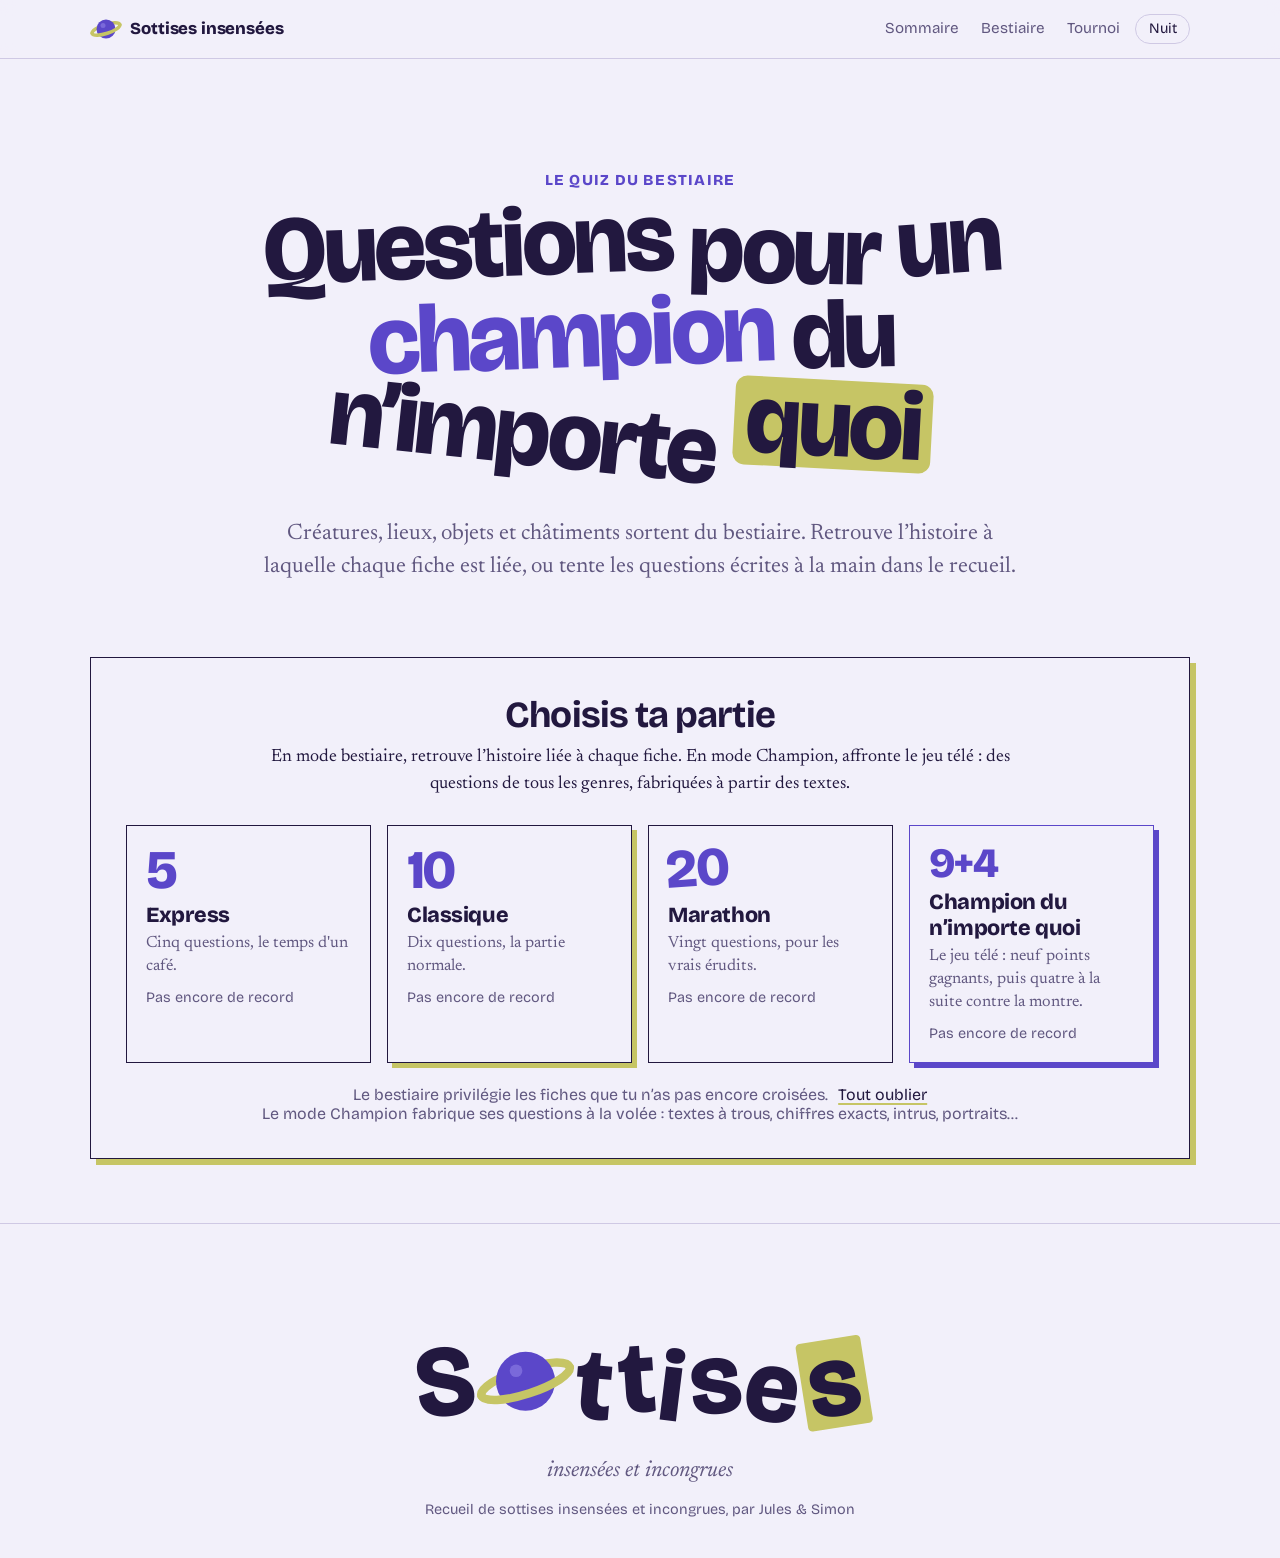
==== commit 3015e8be: "modifs" ====
--- a/quiz.html
+++ b/quiz.html
@@ -29,6 +29,7 @@
     <div class="outils">
       <a class="nav-accueil" href="index.html">Sommaire</a>
       <a class="nav-accueil" href="index.html#bestiaire">Bestiaire</a>
+      <a class="nav-accueil" href="tournoi.html">Tournoi</a>
       <button class="outil" id="theme" type="button" aria-label="Passer en mode nuit">Nuit</button>
     </div>
   </header>
--- a/style.css
+++ b/style.css
@@ -1060,6 +1060,175 @@
 .page-quiz .q-accueil .q-description { margin-left: auto; margin-right: auto; }
 .page-quiz .q-mode { text-align: left; }
 
+/* ---------- Tournoi des histoires ---------- */
+.encart-tournoi {
+  display: grid;
+  grid-template-columns: 1.3fr 1fr;
+  gap: 2rem;
+  align-items: center;
+  margin: 1rem 0 4.5rem;
+  padding: clamp(1.4rem, 4vw, 2.6rem);
+  background: var(--encre);
+  color: var(--papier);
+  box-shadow: 8px 8px 0 var(--moutarde);
+}
+[data-theme="nuit"] .encart-tournoi { background: var(--papier-2); color: var(--encre); }
+.et-texte .sur-titre-quiz { color: var(--moutarde); }
+.et-texte h2 {
+  max-width: 16ch;
+  margin: 0 0 .7rem;
+  font-size: clamp(1.8rem, 4vw, 3rem);
+  line-height: 1.02;
+  letter-spacing: -.035em;
+}
+.et-texte p:not(.sur-titre-quiz) {
+  max-width: 42rem;
+  margin: 0 0 1.3rem;
+  font-family: var(--lecture);
+  font-size: 1.08rem;
+  line-height: 1.5;
+  opacity: .9;
+}
+.et-bouton {
+  display: inline-flex;
+  padding: .7rem 1.2rem;
+  text-decoration: none;
+  background: var(--moutarde) !important;
+  color: #22183F !important;
+  border-color: var(--moutarde) !important;
+}
+.et-bouton:hover { background: var(--papier) !important; border-color: var(--papier) !important; }
+.et-duel {
+  display: grid;
+  justify-items: center;
+  gap: .7rem;
+  padding: 1.2rem;
+  transform: rotate(1deg);
+}
+.et-duel strong {
+  width: 100%;
+  padding: .8rem 1rem;
+  border: 1.5px solid var(--encre);
+  background: var(--papier);
+  color: var(--encre);
+  text-align: center;
+  font-size: clamp(1rem, 2.2vw, 1.35rem);
+}
+.et-legende { color: var(--moutarde); font-size: .8rem; font-weight: 800; letter-spacing: .12em; }
+.et-vs { color: var(--moutarde); font-size: 1.3rem; font-weight: 800; }
+
+.page-tournoi .hero { max-width: 64rem; margin-left: auto; margin-right: auto; text-align: center; }
+.page-tournoi .hero .chapeau { max-width: 44rem; margin-left: auto; margin-right: auto; }
+.titre-tournoi .mot { animation: none !important; }
+.titre-tournoi .mot:nth-child(1),
+.titre-tournoi .mot:nth-child(3) { color: var(--gris); transform: none; font-size: .72em; }
+.titre-tournoi .mot:nth-child(2) { color: var(--violet); transform: rotate(-2deg); }
+.titre-tournoi .mot:nth-child(4) {
+  padding: 0 .12em;
+  border-radius: .12em;
+  background: var(--moutarde);
+  color: #22183F;
+  transform: rotate(1deg);
+}
+.tournoi {
+  max-width: 76rem;
+  margin: 0 auto 5rem;
+  padding: clamp(1.2rem, 4vw, 3rem);
+  border: 1.5px solid var(--encre);
+  background: var(--papier);
+  box-shadow: 8px 8px 0 var(--moutarde);
+}
+.tournoi-accueil { max-width: 54rem; margin: 0 auto; text-align: center; }
+.tournoi-accueil h2,
+.tournoi-finale h2 { margin: 0 0 .7rem; font-size: clamp(1.7rem, 4vw, 2.8rem); letter-spacing: -.03em; }
+.tournoi-accueil p,
+.tournoi-finale-intro { color: var(--gris); font-family: var(--lecture); font-size: 1.12rem; line-height: 1.55; }
+.tournoi-nombre { margin: 0 0 .5rem; color: var(--violet); font-size: clamp(3.5rem, 12vw, 6rem); font-weight: 800; line-height: 1; letter-spacing: -.06em; }
+.tournoi-actions { display: flex; flex-wrap: wrap; justify-content: center; align-items: center; gap: .7rem; margin: 1.5rem 0 0; }
+.tournoi-actions .outil { padding: .65rem 1.1rem; }
+.tournoi-aide { margin: 1.2rem 0 0; color: var(--gris); font-size: .95rem; }
+.tournoi-annonce { min-height: 1.5em; margin: 0 auto 1rem; max-width: 76rem; color: var(--gris); font-size: .95rem; }
+.tournoi-entete { display: flex; flex-wrap: wrap; justify-content: space-between; gap: .5rem 1rem; color: var(--gris); font-size: .95rem; }
+.tournoi-entete strong { color: var(--encre); }
+.tournoi-progression {
+  height: .5rem;
+  margin: .7rem 0 1.7rem;
+  overflow: hidden;
+  background: var(--papier-2);
+}
+.tournoi-progression span { display: block; height: 100%; background: var(--moutarde); }
+.tournoi-question { margin: 0 0 1.3rem; text-align: center; }
+.tournoi-question h2 { margin: 0 0 .4rem; font-size: clamp(1.5rem, 3.5vw, 2.5rem); line-height: 1.1; letter-spacing: -.03em; }
+.tournoi-question p { margin: 0; color: var(--gris); font-family: var(--lecture); }
+.tournoi-duel { display: grid; grid-template-columns: minmax(0, 1fr) auto minmax(0, 1fr); align-items: stretch; gap: 1rem; }
+.tournoi-carte { display: flex; flex-direction: column; min-width: 0; }
+.tournoi-choix {
+  display: flex;
+  flex: 1;
+  flex-direction: column;
+  align-items: flex-start;
+  gap: .75rem;
+  width: 100%;
+  min-height: 17rem;
+  padding: clamp(1.1rem, 3vw, 1.8rem);
+  border: 1.5px solid var(--encre);
+  background: var(--papier);
+  color: var(--encre);
+  text-align: left;
+  cursor: pointer;
+}
+.tournoi-choix:hover { background: var(--papier-2); box-shadow: 5px 5px 0 var(--violet); transform: translate(-2px, -2px); }
+@media (prefers-reduced-motion: no-preference) { .tournoi-choix { transition: transform .12s, box-shadow .12s, background .12s; } }
+.tournoi-auteur { color: var(--violet); font-size: .85rem; font-weight: 800; letter-spacing: .08em; text-transform: uppercase; }
+.tournoi-titre-carte { font-size: clamp(1.3rem, 2.5vw, 2rem); font-weight: 800; line-height: 1.05; letter-spacing: -.03em; }
+.tournoi-resume { color: var(--gris); font-family: var(--lecture); font-size: 1.08rem; line-height: 1.5; }
+.tournoi-choix-libelle { margin-top: auto; padding-top: .7rem; color: var(--encre); font-size: .95rem; font-weight: 800; text-decoration: underline; text-decoration-color: var(--moutarde); text-decoration-thickness: .18em; text-underline-offset: .2em; }
+.tournoi-relire { align-self: flex-start; margin: .75rem .15rem 0; color: var(--gris); font-size: .9rem; text-decoration-color: var(--moutarde); text-underline-offset: .2em; }
+.tournoi-relire:hover { color: var(--violet); }
+.tournoi-vs { align-self: center; color: var(--violet); font-size: 1.2rem; font-weight: 800; }
+.tournoi-reinitialiser { margin: 2rem 0 0; }
+.tournoi-reinitialiser button { color: var(--gris); }
+.tournoi-finale { text-align: center; }
+.tournoi-vainqueur {
+  display: inline-block;
+  margin: .4rem 0 1rem;
+  padding: .3rem .5rem;
+  background: var(--moutarde);
+  color: #22183F;
+  font-size: clamp(1.5rem, 4vw, 2.5rem);
+  font-weight: 800;
+  line-height: 1.08;
+  transform: rotate(-1deg);
+}
+.tournoi-finale-intro { margin: 0 auto 1.7rem; max-width: 46rem; }
+.tournoi-classement { max-width: 68rem; margin: 2rem auto 0; padding: 0; list-style: none; text-align: left; }
+.tournoi-ligne {
+  display: grid;
+  grid-template-columns: 3.5rem minmax(0, 1fr) auto;
+  align-items: start;
+  gap: .8rem 1rem;
+  padding: 1rem .8rem;
+  border-bottom: 1px solid var(--trait);
+}
+.tournoi-ligne:nth-child(-n+3) { background: color-mix(in srgb, var(--moutarde) 16%, var(--papier)); }
+.tournoi-rang { color: var(--violet); font-size: 1.25rem; font-weight: 800; }
+.tournoi-resultat-titre { display: block; margin: 0 0 .25rem; font-size: 1.1rem; font-weight: 800; }
+.tournoi-resultat-auteur { margin-left: .4rem; color: var(--gris); font-size: .85rem; font-weight: 400; }
+.tournoi-resultat-resume { margin: 0; color: var(--gris); font-family: var(--lecture); line-height: 1.45; }
+.tournoi-lire { color: var(--encre); text-decoration-color: var(--moutarde); text-underline-offset: .2em; }
+.tournoi-lire:hover { color: var(--violet); }
+@media (max-width: 760px) {
+  .encart-tournoi { grid-template-columns: 1fr; }
+  .et-duel { max-width: 30rem; width: 100%; margin: 0 auto; }
+}
+@media (max-width: 640px) {
+  .tournoi-duel { grid-template-columns: 1fr; }
+  .tournoi-vs { justify-self: center; }
+  .tournoi-choix { min-height: 0; }
+  .tournoi-ligne { grid-template-columns: 2.3rem minmax(0, 1fr); gap: .5rem .7rem; padding: .85rem .2rem; }
+  .tournoi-lire { grid-column: 2; }
+}
+
 /* =========================================================
    QUESTIONS POUR UN CHAMPION (champion.js)
    ========================================================= */
@@ -1108,3 +1277,7 @@
 .c-theme-choix { align-items: center; justify-content: center; min-height: 6rem; text-align: center !important; }
 .c-theme-choix .q-mode-nom { font-size: 1.5rem; }
 .q-mode[data-mode="champion"] .q-mode-nb { font-size: 2.6rem; }
+
+/* Affiche centrée dans la page de lecture */
+.affiche-texte { flex-direction: column; align-items: center; text-align: center; gap: .8rem; }
+.affiche-texte button { width: min(14rem, 60%); }
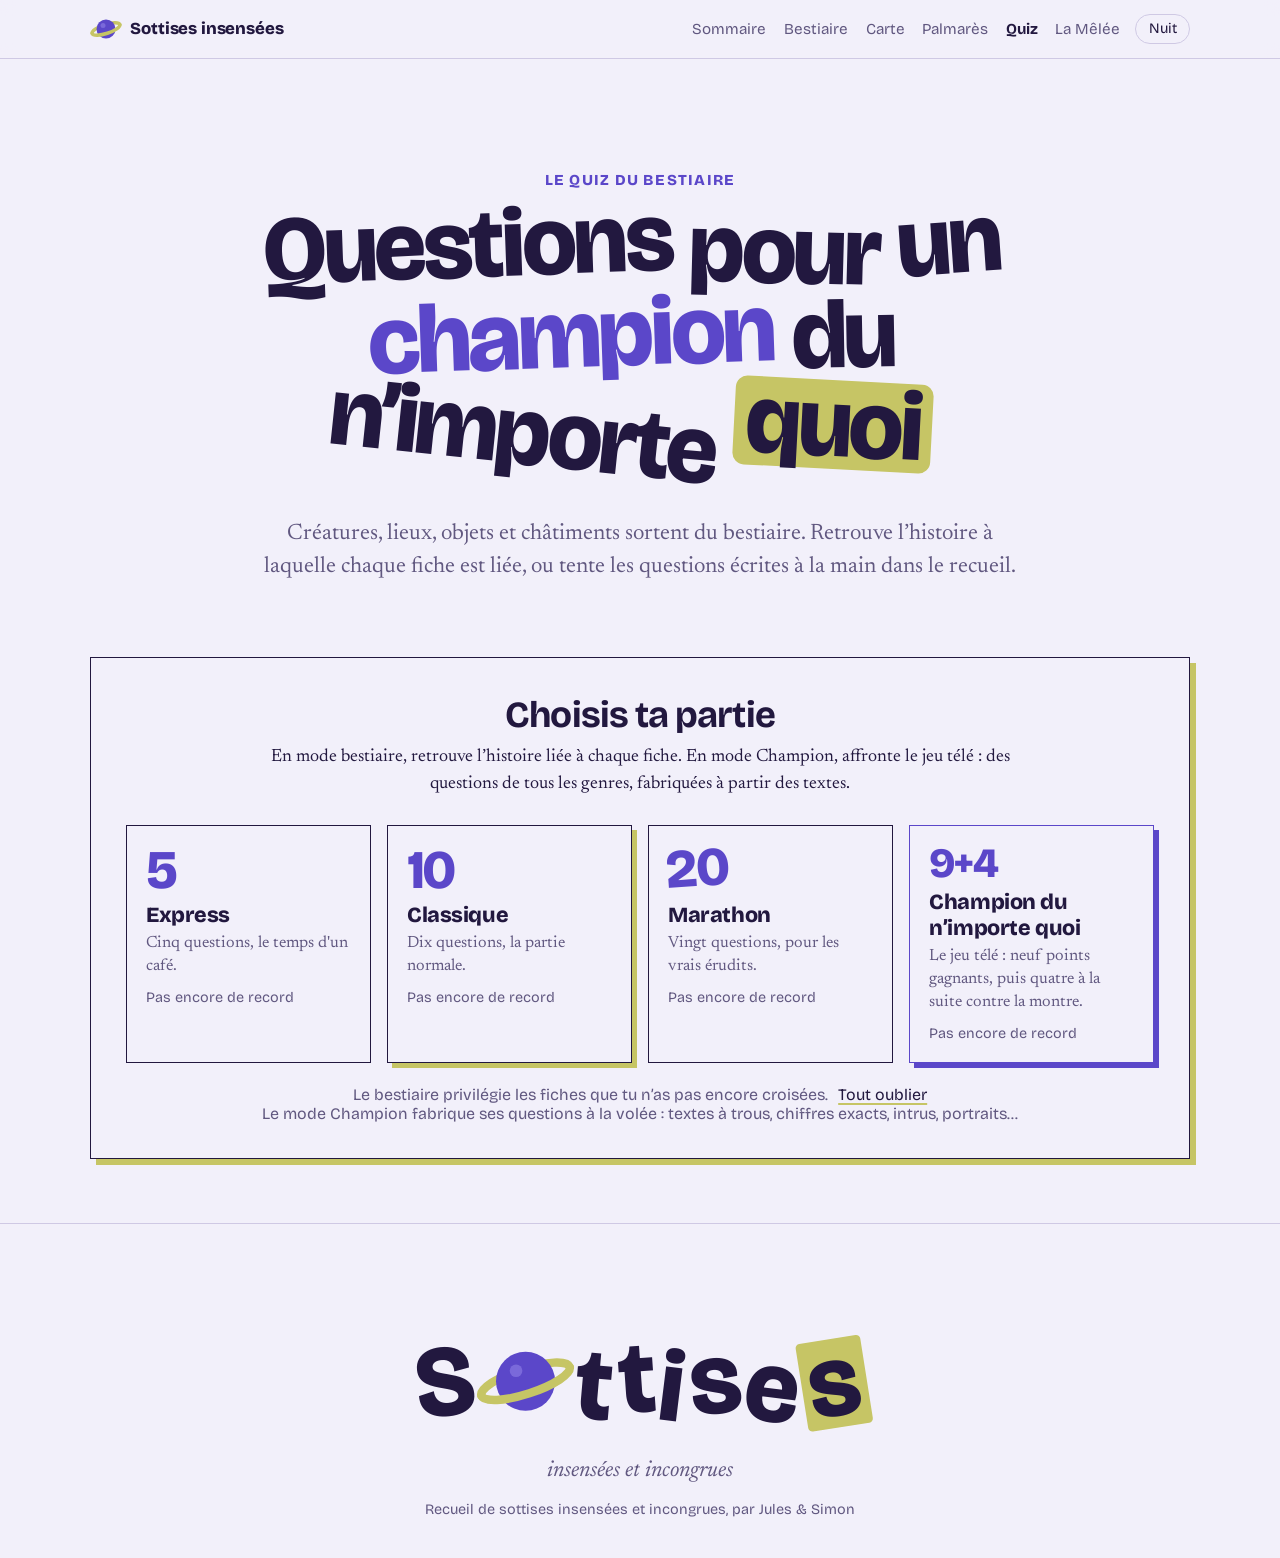
==== commit 6c53de46: "tournoi" ====
--- a/quiz.html
+++ b/quiz.html
@@ -27,10 +27,18 @@
       <span>Sottises insensées</span>
     </a>
     <div class="outils">
+      <nav class="menu" id="menu" aria-label="Navigation principale">
       <a class="nav-accueil" href="index.html">Sommaire</a>
       <a class="nav-accueil" href="index.html#bestiaire">Bestiaire</a>
-      <a class="nav-accueil" href="tournoi.html">Tournoi</a>
+      <a class="nav-accueil" href="index.html#carte">Carte</a>
+      <a class="nav-accueil" href="index.html#palmares">Palmarès</a>
+      <a class="nav-accueil" href="quiz.html" aria-current="page">Quiz</a>
+      <a class="nav-accueil" href="tournoi.html">La Mêlée</a>
+      </nav>
       <button class="outil" id="theme" type="button" aria-label="Passer en mode nuit">Nuit</button>
+      <button class="burger" id="burger" type="button" aria-expanded="false" aria-controls="menu" aria-label="Ouvrir le menu">
+        <span class="burger-barres" aria-hidden="true"><span></span><span></span><span></span></span>
+      </button>
     </div>
   </header>
 
--- a/style.css
+++ b/style.css
@@ -1281,3 +1281,232 @@
 /* Affiche centrée dans la page de lecture */
 .affiche-texte { flex-direction: column; align-items: center; text-align: center; gap: .8rem; }
 .affiche-texte button { width: min(14rem, 60%); }
+
+/* =========================================================
+   HASARD, SOTTISE DU JOUR, PALMARÈS
+   ========================================================= */
+.hero-actions { margin: 2rem 0 0; }
+.hero-actions .outil { padding: .7rem 1.4rem; font-weight: 600; }
+.fin { display: flex; flex-wrap: wrap; justify-content: center; align-items: center; gap: .8rem 1.4rem; }
+.fin .outil { padding: .55rem 1.1rem; }
+
+/* La sottise du jour */
+.citation-jour { margin: 0 0 3.5rem; padding: 0 0 0 clamp(1rem, 3vw, 2rem); border-left: 6px solid var(--moutarde); max-width: 60rem; }
+.cj-titre { font-weight: 800; color: var(--violet); margin: 0 0 .6rem; }
+.cj-texte { margin: 0; font-family: var(--lecture); font-style: italic; font-size: clamp(1.35rem, 2.6vw, 1.9rem); line-height: 1.4; color: var(--encre); }
+.cj-texte::before { content: "« "; }
+.cj-texte::after { content: " »"; }
+.cj-source { margin: .9rem 0 0; color: var(--gris); }
+.cj-source a { color: var(--encre); font-weight: 600; text-decoration-color: var(--moutarde); text-decoration-thickness: .15em; text-underline-offset: .2em; }
+.cj-source a:hover { color: var(--violet); }
+
+/* Palmarès : titre */
+.titre-palmares .mot { animation: none !important; }
+.titre-palmares .mot:nth-child(2) { transform: rotate(-3deg) translateY(.05em); background: var(--moutarde); color: #22183F; padding: 0 .12em; border-radius: .12em; }
+.titre-palmares .mot:nth-child(4) { transform: rotate(2deg); color: var(--violet); }
+
+/* Palmarès : le duel */
+.duel { display: grid; grid-template-columns: 1fr auto 1fr; align-items: center; gap: 1.5rem; margin: 0 0 4rem; }
+@media (max-width: 760px) { .duel { grid-template-columns: 1fr; } }
+.duel-auteur { position: relative; padding: 1.6rem 1.7rem; background: var(--papier); border: 1.5px solid var(--encre); box-shadow: 5px 5px 0 var(--trait); }
+.duel-auteur.en-tete { box-shadow: 7px 7px 0 var(--moutarde); }
+.duel-badge { position: absolute; top: -.85rem; right: 1.2rem; background: var(--moutarde); color: #22183F; font-weight: 800; padding: .15rem .6rem; transform: rotate(3deg); }
+.duel-auteur h2 { font-size: 2.6rem; letter-spacing: -.03em; margin: 0; font-weight: 800; }
+.duel-moyenne { margin: .2rem 0 1rem; }
+.duel-moyenne strong { font-size: 3.4rem; font-weight: 800; letter-spacing: -.04em; color: var(--violet); }
+.duel-moyenne small { color: var(--gris); margin-left: .3rem; }
+.duel-auteur dl { margin: 0; display: grid; gap: .7rem; }
+.duel-auteur dt { color: var(--gris); font-size: .9rem; }
+.duel-auteur dd { margin: .1rem 0 0; font-weight: 600; }
+.duel-auteur dd a { color: var(--encre); text-decoration-color: var(--moutarde); text-decoration-thickness: .15em; }
+.duel-contre { font-family: var(--lecture); font-style: italic; font-size: 1.6rem; color: var(--gris); margin: 0; text-align: center; }
+
+/* Palmarès : le classement */
+.palmares { list-style: none; padding: 0; margin: 1rem 0 5rem; }
+.palmares li {
+  display: grid; grid-template-columns: 3rem minmax(0, 1fr) 5rem minmax(6rem, 14rem) 3.2rem 11rem; align-items: center; gap: .4rem 1.2rem;
+  padding: 1rem 0; border-bottom: 1px solid var(--trait);
+}
+.p-rang { font-size: 1.5rem; font-weight: 800; color: var(--gris); font-variant-numeric: tabular-nums; }
+.p-titre { font-size: 1.2rem; font-weight: 600; letter-spacing: -.01em; color: var(--encre); text-decoration: none; }
+.p-titre:hover { color: var(--violet); }
+.p-auteur { color: var(--gris); }
+.p-jauge { height: .7rem; background: var(--papier-2); border: 1px solid var(--trait); position: relative; overflow: hidden; }
+.p-jauge span { position: absolute; inset: 0 auto 0 0; background: repeating-linear-gradient(-45deg, var(--violet) 0 6px, var(--moutarde) 6px 12px); }
+.p-score { font-weight: 800; font-size: 1.2rem; text-align: right; font-variant-numeric: tabular-nums; }
+.p-verdict { font-family: var(--lecture); font-style: italic; color: var(--violet); }
+.palmares .podium-1 .p-rang, .palmares .podium-2 .p-rang, .palmares .podium-3 .p-rang { color: var(--encre); }
+.palmares .podium-1 .p-rang { background: var(--moutarde); color: #22183F; text-align: center; transform: rotate(-4deg); }
+.palmares .podium-1 .p-titre { font-size: 1.5rem; font-weight: 800; }
+@media (max-width: 760px) {
+  .palmares li { grid-template-columns: 2.4rem minmax(0, 1fr) 2.8rem; }
+  .p-auteur, .p-verdict { grid-column: 2; }
+  .p-jauge { grid-column: 2; }
+  .p-score { grid-column: 3; grid-row: 1; }
+}
+
+/* =========================================================
+   CARTE DES LIENS ET PARCOURS DE LECTURE
+   ========================================================= */
+.titre-carte .mot { animation: none !important; }
+.titre-carte .mot:nth-child(2) { transform: rotate(3deg) translateY(.05em); background: var(--moutarde); color: #22183F; padding: 0 .12em; border-radius: .12em; }
+.titre-carte .mot:nth-child(4) { transform: rotate(-2deg); color: var(--violet); }
+
+.carte { display: grid; grid-template-columns: minmax(0, 1fr) 22rem; gap: 1.5rem; align-items: start; margin: 0 0 3.5rem; }
+@media (max-width: 860px) { .carte { grid-template-columns: 1fr; } }
+.carte-plan { background: var(--papier); border: 1.5px solid var(--encre); box-shadow: 6px 6px 0 var(--moutarde); padding: .5rem; }
+#carte-svg { display: block; width: 100%; height: auto; }
+#carte-svg line { stroke: var(--trait); stroke-linecap: round; transition: opacity .2s, stroke .2s; }
+#carte-svg line.avec-fiches { stroke: color-mix(in srgb, var(--violet) 45%, var(--trait)); }
+#carte-svg .c-noeud { cursor: pointer; outline: none; transition: opacity .2s; }
+#carte-svg .c-noeud circle { stroke: var(--encre); stroke-width: 1.5; transition: r .2s; }
+#carte-svg .c-noeud.jules circle { fill: var(--violet); }
+#carte-svg .c-noeud.simon circle { fill: var(--moutarde); }
+#carte-svg .c-noeud.autre circle { fill: var(--gris); }
+#carte-svg .c-noeud text { font-family: var(--display); font-size: 13px; font-weight: 600; fill: var(--encre); text-anchor: middle; paint-order: stroke; stroke: var(--papier); stroke-width: 4px; stroke-linejoin: round; pointer-events: none; }
+#carte-svg .c-noeud:hover circle, #carte-svg .c-noeud:focus-visible circle, #carte-svg .c-noeud.choisi circle { stroke-width: 4; }
+#carte-svg .c-noeud:focus-visible circle { stroke: var(--violet); }
+#carte-svg.focalise line { opacity: .12; }
+#carte-svg.focalise line.actif { opacity: 1; stroke: var(--violet); }
+#carte-svg.focalise .c-noeud { opacity: .25; }
+#carte-svg.focalise .c-noeud.actif { opacity: 1; }
+#carte-svg .c-noeud.choisi text { font-size: 15px; font-weight: 800; }
+.carte-legende { display: flex; flex-wrap: wrap; align-items: center; gap: .4rem .7rem; margin: .4rem .6rem .5rem; color: var(--gris); font-size: .9rem; }
+.pastille { width: .9rem; height: .9rem; border-radius: 50%; border: 1.5px solid var(--encre); display: inline-block; }
+.pastille.jules { background: var(--violet); }
+.pastille.simon { background: var(--moutarde); margin-left: .6rem; }
+.carte-legende .trait { width: 2rem; height: 4px; background: var(--violet); margin-left: .6rem; display: inline-block; }
+
+.carte-panneau { background: var(--papier); border: 1.5px solid var(--encre); padding: 1.3rem 1.4rem; scroll-margin-top: 5rem; }
+.cp-aide { font-family: var(--lecture); font-size: 1.05rem; line-height: 1.55; margin: 0 0 1rem; color: var(--gris); }
+.cp-aide strong { color: var(--encre); font-family: var(--display); }
+.cp-auteur { margin: 0; font-weight: 800; }
+.cp-auteur.jules { color: var(--violet); }
+.cp-auteur.simon { color: color-mix(in srgb, var(--moutarde) 55%, var(--encre)); }
+.cp-titre { font-size: 1.6rem; letter-spacing: -.02em; line-height: 1.1; margin: .2rem 0 1rem; }
+.cp-lire { display: inline-flex; padding: .5rem 1.1rem; text-decoration: none; }
+.cp-sous-titre { margin: 1.5rem 0 .6rem; font-size: 1rem; }
+.cp-voisins { list-style: none; padding: 0; margin: 0; }
+.cp-voisins li { padding: .7rem 0; border-top: 1px solid var(--trait); }
+.cp-voisin { font: inherit; font-weight: 600; color: var(--encre); background: none; border: 0; padding: 0; cursor: pointer; text-align: left; text-decoration: underline; text-decoration-color: var(--moutarde); text-decoration-thickness: .15em; text-underline-offset: .2em; }
+.cp-voisin:hover { color: var(--violet); }
+.cp-force { display: block; height: .35rem; background: var(--papier-2); margin: .4rem 0; }
+.cp-force span { display: block; height: 100%; background: var(--violet); }
+.cp-commun { display: block; font-family: var(--lecture); color: var(--gris); font-size: .98rem; line-height: 1.45; }
+.cp-commun a, .pa-commun a { color: var(--encre); }
+
+.carte-voyageurs { list-style: none; padding: 0; margin: 1rem 0 5rem; display: flex; flex-wrap: wrap; gap: .7rem; }
+.carte-voyageurs li { border: 1.5px solid var(--encre); padding: .45rem .8rem; background: var(--papier); }
+.carte-voyageurs a { font-weight: 600; color: var(--encre); }
+.carte-voyageurs span { color: var(--gris); font-size: .9rem; margin-left: .3rem; }
+
+/* Parcours de lecture */
+.parcours { margin: 3.5rem 0 0; padding-top: 1.8rem; border-top: 2px solid var(--encre); }
+.pa-titre { font-size: 1.5rem; letter-spacing: -.02em; margin: 0 0 1.2rem; }
+.pa-titre em { font-style: normal; background: var(--moutarde); color: #22183F; padding: 0 .2em; }
+.pa-liste { list-style: none; padding: 0; margin: 0; display: grid; gap: .9rem; }
+.pa-carte { padding: 1rem 1.2rem; background: var(--papier); border: 1.5px solid var(--encre); border-left-width: 6px; }
+.pa-carte.jules { border-left-color: var(--violet); }
+.pa-carte.simon { border-left-color: var(--moutarde); }
+.pa-lien { display: block; font-size: 1.2rem; font-weight: 800; letter-spacing: -.01em; color: var(--encre); text-decoration: none; }
+.pa-lien:hover { color: var(--violet); }
+.pa-auteur { color: var(--gris); font-size: .92rem; }
+.pa-commun { display: block; margin-top: .4rem; font-family: var(--lecture); color: var(--gris); }
+.pa-carte-lien { margin: 1.1rem 0 0; }
+.pa-carte-lien a { color: var(--encre); font-weight: 600; text-decoration-color: var(--moutarde); text-decoration-thickness: .15em; text-underline-offset: .2em; }
+
+/* Sur téléphone, les titres seraient illisibles : on ne montre que ceux de l'histoire touchée et de ses voisines */
+@media (max-width: 600px) {
+  #carte-svg .c-noeud text { font-size: 34px; stroke-width: 8px; display: none; }
+  #carte-svg.focalise .c-noeud.actif text { display: block; }
+  #carte-svg .c-noeud.choisi text { font-size: 36px; }
+  #carte-svg .c-noeud circle { stroke-width: 3; }
+}
+
+
+/* =========================================================
+   MENU DE NAVIGATION ET BURGER
+   ========================================================= */
+.menu { display: flex; align-items: center; gap: .1rem; }
+.nav-accueil[aria-current="page"] { color: var(--encre); font-weight: 700; }
+.burger { display: none; }
+
+@media (max-width: 960px) {
+  .outils { align-items: center; }
+  .burger {
+    display: inline-flex; align-items: center; justify-content: center;
+    width: 2.6rem; height: 2.3rem; padding: 0; cursor: pointer;
+    background: var(--encre); color: var(--papier); border: 0; border-radius: 999px;
+  }
+  .burger-barres { position: relative; width: 1.1rem; height: .8rem; }
+  .burger-barres span { position: absolute; left: 0; width: 100%; height: 2px; border-radius: 2px; background: currentColor; transition: transform .2s, opacity .2s, top .2s; }
+  .burger-barres span:nth-child(1) { top: 0; }
+  .burger-barres span:nth-child(2) { top: calc(50% - 1px); }
+  .burger-barres span:nth-child(3) { top: calc(100% - 2px); }
+  .menu-ouvert .burger-barres span:nth-child(1) { top: calc(50% - 1px); transform: rotate(45deg); }
+  .menu-ouvert .burger-barres span:nth-child(2) { opacity: 0; }
+  .menu-ouvert .burger-barres span:nth-child(3) { top: calc(50% - 1px); transform: rotate(-45deg); }
+
+  .menu {
+    display: none;
+    position: absolute; left: 0; right: 0; top: 100%;
+    flex-direction: column; align-items: stretch; gap: 0;
+    padding: .6rem var(--marge, 1.2rem) 1.2rem;
+    background: var(--papier);
+    border-bottom: 1.5px solid var(--encre);
+    box-shadow: 0 6px 0 var(--moutarde);
+  }
+  .menu-ouvert .menu { display: flex; }
+  .menu .nav-accueil,
+  .menu .nav-accueil:not([hidden]) {
+    display: block;
+    padding: .85rem .2rem;
+    font-size: 1.25rem; font-weight: 700; letter-spacing: -.01em;
+    color: var(--encre);
+    border-bottom: 1px solid var(--trait);
+  }
+  .menu .nav-accueil:last-child { border-bottom: 0; }
+  .menu .nav-accueil:hover, .menu .nav-accueil[aria-current="page"] { color: var(--violet); }
+  .menu .nav-accueil[aria-current="page"]::after { content: " ←"; color: var(--moutarde); }
+}
+@media (max-width: 960px) and (prefers-reduced-motion: reduce) {
+  .burger-barres span { transition: none; }
+}
+
+/* =========================================================
+   LA MÊLÉE : élimination directe
+   ========================================================= */
+.tournoi-ligne { grid-template-columns: 5.2rem minmax(0, 1fr) auto; }
+.tournoi-ligne:nth-child(-n+3) { background: transparent; }
+.tournoi-ligne.tournoi-podium { background: color-mix(in srgb, var(--moutarde) 16%, var(--papier)); }
+.tournoi-rang { font-size: 1.1rem; white-space: nowrap; }
+.tournoi-serie { align-self: flex-start; margin: -.2rem 0 .1rem; padding: .1rem .5rem; background: var(--moutarde); color: #22183F; font-size: .78rem; font-weight: 800; letter-spacing: .02em; }
+.tournoi-revoir { max-width: 68rem; margin: 2rem auto 0; text-align: left; }
+.tournoi-revoir summary { cursor: pointer; font-weight: 800; padding: .6rem 0; }
+.tournoi-tableau { display: grid; grid-template-columns: repeat(auto-fit, minmax(14rem, 1fr)); gap: 1.2rem 1.5rem; margin-top: .8rem; }
+.tt-tour h4 { margin: 0 0 .5rem; color: var(--violet); font-size: .95rem; text-transform: uppercase; letter-spacing: .06em; }
+.tt-tour ul { list-style: none; margin: 0; padding: 0; display: grid; gap: .5rem; }
+.tt-tour li { display: flex; flex-direction: column; padding: .45rem .6rem; border: 1px solid var(--trait); background: var(--papier); font-size: .92rem; line-height: 1.3; }
+.tt-gagnant { font-weight: 800; color: var(--encre); }
+.tt-gagnant::before { content: "✓ "; color: var(--violet); }
+.tt-perdant { color: var(--gris); text-decoration: line-through; text-decoration-color: color-mix(in srgb, var(--gris) 50%, transparent); }
+.tt-vs { color: var(--gris); font-size: .75rem; text-transform: uppercase; letter-spacing: .08em; margin: .1rem 0; }
+@media (max-width: 640px) { .tournoi-ligne { grid-template-columns: 4.6rem minmax(0, 1fr); } }
+.tournoi-annonce { scroll-margin-top: 5rem; }
+
+/* Sottisomètre : l'analyse du sens */
+.s-avis { font-family: var(--lecture); font-size: 1.12rem; line-height: 1.55; margin: 1rem 0 0; }
+.s-avis.s-auto { color: var(--gris); font-size: 1rem; font-style: italic; }
+.s-criteres { list-style: none; padding: 0; margin: 1rem 0 0; display: grid; gap: .45rem; }
+.s-criteres li { display: grid; grid-template-columns: 11.5rem 1fr 1.6rem; align-items: center; gap: .8rem; cursor: help; }
+.s-c-nom { font-size: .95rem; font-weight: 600; }
+.s-c-barre { height: .45rem; background: var(--papier-2); }
+.s-c-barre span { display: block; height: 100%; background: var(--violet); }
+.s-c-note { font-weight: 800; text-align: right; }
+@media (max-width: 520px) { .s-criteres li { grid-template-columns: 1fr 1.6rem; gap: .2rem .8rem; } .s-c-nom { grid-column: 1 / -1; } }
+.s-cles { margin: 1.2rem 0 0; display: flex; flex-direction: column; align-items: flex-start; gap: .45rem; }
+.s-c-titre { margin: 0 0 .1rem; color: var(--gris); font-size: .9rem; }
+.s-cle { font: italic 1.02rem/1.45 var(--lecture); color: var(--encre); text-align: left; background: color-mix(in srgb, var(--moutarde) 35%, transparent); border: 0; border-left: 3px solid var(--moutarde); padding: .3rem .6rem; cursor: pointer; }
+.s-cle:hover, .s-cle:focus-visible { background: color-mix(in srgb, var(--moutarde) 60%, transparent); }
+@keyframes s-eclair { 0%, 40% { background: color-mix(in srgb, var(--moutarde) 55%, transparent); } 100% { background: transparent; } }
+.s-eclair { animation: s-eclair 2.2s ease-out; }
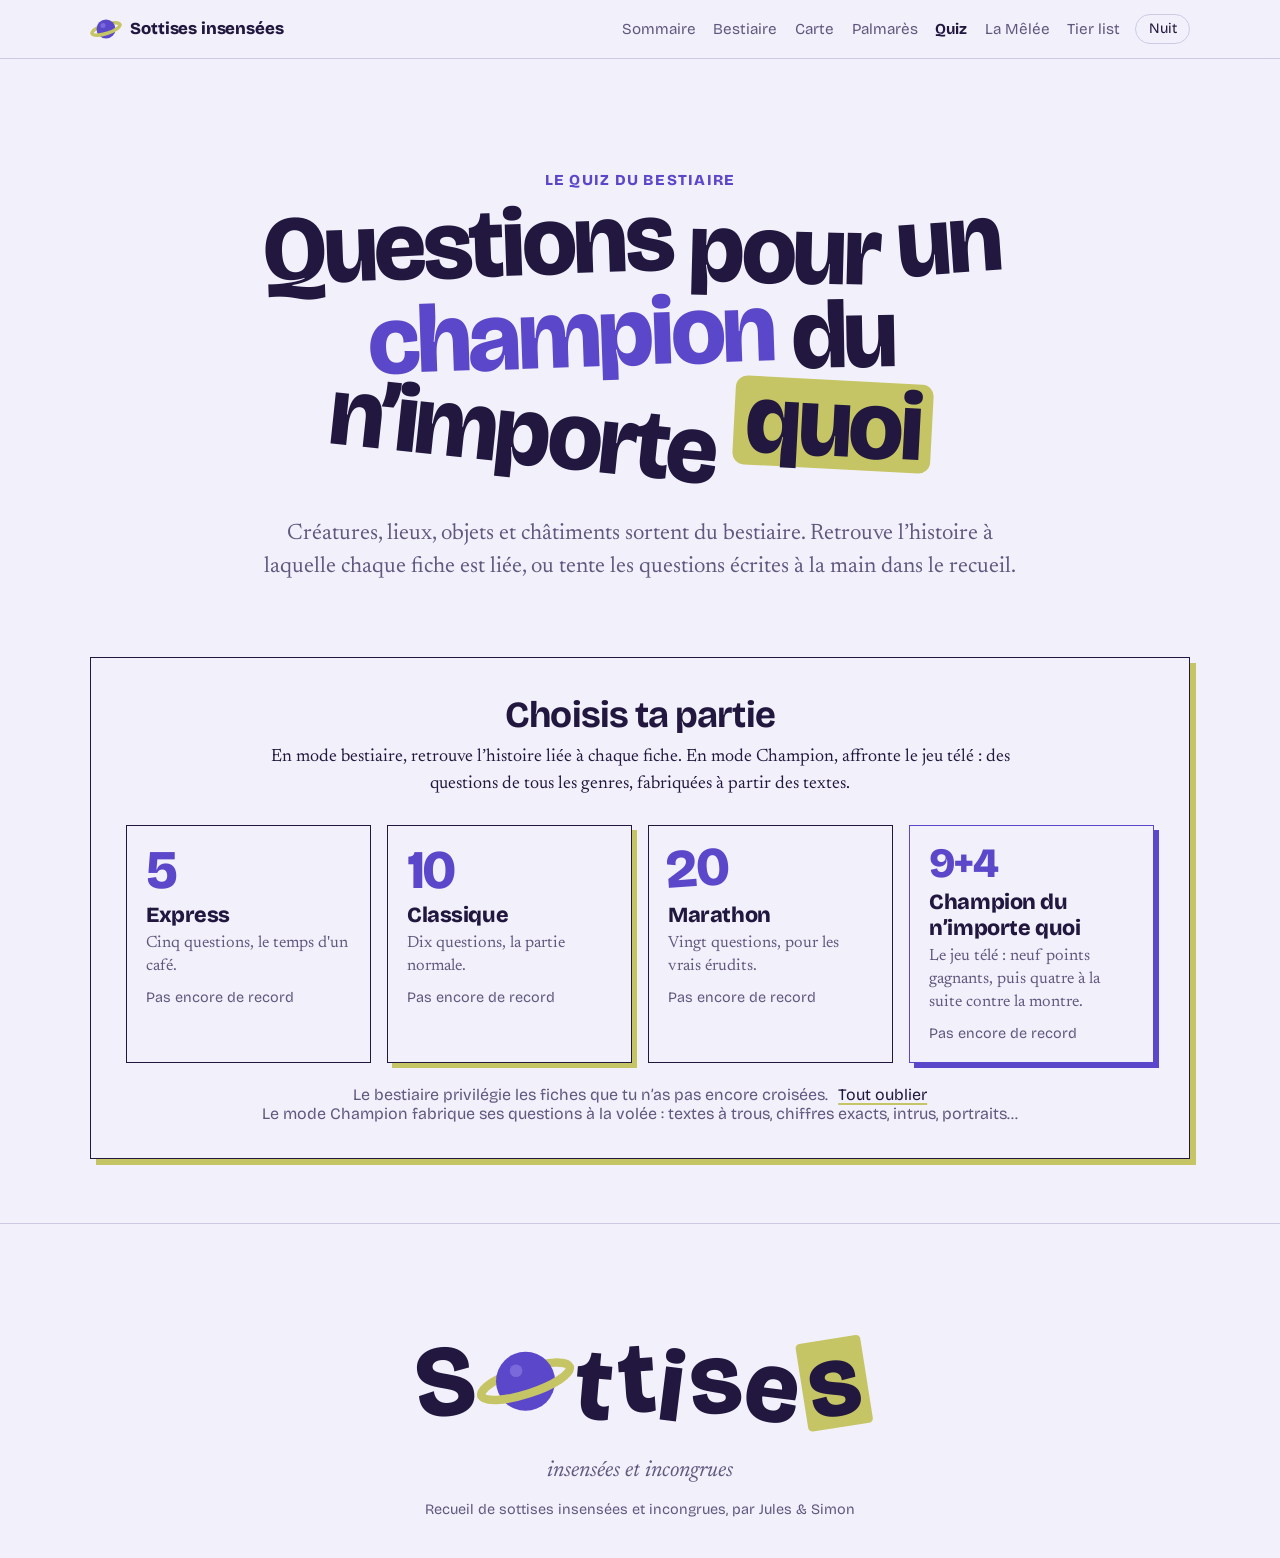
==== commit b59d9dc5: "tier list" ====
--- a/quiz.html
+++ b/quiz.html
@@ -34,6 +34,7 @@
       <a class="nav-accueil" href="index.html#palmares">Palmarès</a>
       <a class="nav-accueil" href="quiz.html" aria-current="page">Quiz</a>
       <a class="nav-accueil" href="tournoi.html">La Mêlée</a>
+      <a class="nav-accueil" href="tierlist.html">Tier list</a>
       </nav>
       <button class="outil" id="theme" type="button" aria-label="Passer en mode nuit">Nuit</button>
       <button class="burger" id="burger" type="button" aria-expanded="false" aria-controls="menu" aria-label="Ouvrir le menu">
--- a/style.css
+++ b/style.css
@@ -1431,7 +1431,7 @@
 .nav-accueil[aria-current="page"] { color: var(--encre); font-weight: 700; }
 .burger { display: none; }
 
-@media (max-width: 960px) {
+@media (max-width: 1100px) {
   .outils { align-items: center; }
   .burger {
     display: inline-flex; align-items: center; justify-content: center;
@@ -1469,7 +1469,7 @@
   .menu .nav-accueil:hover, .menu .nav-accueil[aria-current="page"] { color: var(--violet); }
   .menu .nav-accueil[aria-current="page"]::after { content: " ←"; color: var(--moutarde); }
 }
-@media (max-width: 960px) and (prefers-reduced-motion: reduce) {
+@media (max-width: 1100px) and (prefers-reduced-motion: reduce) {
   .burger-barres span { transition: none; }
 }
 
@@ -1510,3 +1510,88 @@
 .s-cle:hover, .s-cle:focus-visible { background: color-mix(in srgb, var(--moutarde) 60%, transparent); }
 @keyframes s-eclair { 0%, 40% { background: color-mix(in srgb, var(--moutarde) 55%, transparent); } 100% { background: transparent; } }
 .s-eclair { animation: s-eclair 2.2s ease-out; }
+
+/* =========================================================
+   TIER LIST
+   ========================================================= */
+.page-tier .hero { max-width: 64rem; margin-left: auto; margin-right: auto; text-align: center; }
+.page-tier .hero .chapeau { max-width: 46rem; margin-left: auto; margin-right: auto; }
+.titre-tier .mot { animation: none !important; }
+.titre-tier .mot:nth-child(1), .titre-tier .mot:nth-child(3) { color: var(--gris); transform: none; font-size: .72em; }
+.titre-tier .mot:nth-child(2) { color: var(--violet); transform: rotate(-2deg); }
+.titre-tier .mot:nth-child(4) { padding: 0 .12em; border-radius: .12em; background: var(--moutarde); color: #22183F; transform: rotate(2deg); }
+
+.tierlist { max-width: 76rem; margin: 0 auto 5rem; }
+.tl-barre-outils { display: flex; flex-wrap: wrap; justify-content: space-between; align-items: baseline; gap: .3rem 1.5rem; margin: 0 0 .8rem; }
+.tl-compteur { margin: 0; font-size: 1.05rem; }
+.tl-compteur strong { color: var(--violet); font-size: 1.4rem; }
+.tl-aide { margin: 0; color: var(--gris); font-family: var(--lecture); font-size: 1.02rem; }
+
+.tl-etages { border: 1.5px solid var(--encre); box-shadow: 6px 6px 0 var(--moutarde); background: var(--papier); }
+.tl-rangee { display: grid; grid-template-columns: 8.5rem minmax(0, 1fr); min-height: 5.6rem; }
+.tl-rangee + .tl-rangee { border-top: 1.5px solid var(--encre); }
+.tl-etiquette { display: flex; flex-direction: column; justify-content: center; align-items: center; gap: .15rem; padding: .5rem; border: 0; border-right: 1.5px solid var(--encre); font: inherit; text-align: center; cursor: pointer; color: #22183F; }
+div.tl-etiquette { cursor: default; }
+.tl-lettre { font-size: 2.4rem; font-weight: 800; line-height: 1; letter-spacing: -.04em; }
+.tl-nom { font-size: .78rem; font-weight: 700; line-height: 1.15; }
+.tl-S .tl-etiquette { background: var(--violet); color: #fff; }
+.tl-A .tl-etiquette { background: var(--moutarde); }
+.tl-B .tl-etiquette { background: #B7ACEB; }
+.tl-C .tl-etiquette { background: #DCD8E8; }
+.tl-D .tl-etiquette { background: #22183F; color: #F2F0FA; }
+
+.tl-zone { display: flex; flex-wrap: wrap; align-content: flex-start; gap: .5rem; padding: .55rem; min-height: 5.5rem; transition: background .15s; }
+.tl-zone.survolee { background: color-mix(in srgb, var(--moutarde) 22%, transparent); }
+.tl-etages .tl-zone:empty::before { content: "Glisse une histoire ici"; align-self: center; margin-left: .4rem; color: var(--gris); font-family: var(--lecture); font-style: italic; opacity: .7; }
+.tierlist:has(.tl-carte.choisie) .tl-etiquette, .tierlist:has(.tl-carte.choisie) .tl-etages .tl-zone { cursor: copy; }
+.tierlist:has(.tl-carte.choisie) .tl-etages .tl-zone:hover { background: color-mix(in srgb, var(--moutarde) 18%, transparent); }
+
+.tl-carte {
+  display: flex; flex-direction: column; justify-content: space-between; gap: .3rem;
+  width: 9.6rem; min-height: 4.4rem; padding: .5rem .6rem .45rem;
+  background: var(--papier); color: var(--encre); text-align: left; text-decoration: none;
+  border: 1.5px solid var(--encre); border-left-width: 5px; border-radius: 0;
+  font: inherit; cursor: grab; user-select: none; -webkit-user-select: none; -webkit-touch-callout: none; touch-action: manipulation;
+}
+.tl-carte.jules { border-left-color: var(--violet); }
+.tl-carte.simon { border-left-color: var(--moutarde); }
+.tl-carte:hover { box-shadow: 3px 3px 0 var(--violet); }
+.tl-carte:focus-visible { outline: 3px solid var(--violet); outline-offset: 2px; }
+.tl-carte.choisie { background: var(--moutarde); color: #22183F; box-shadow: 4px 4px 0 var(--encre); transform: translate(-2px, -2px); }
+.tl-titre { font-size: .9rem; font-weight: 800; line-height: 1.15; letter-spacing: -.01em; display: -webkit-box; -webkit-line-clamp: 3; -webkit-box-orient: vertical; overflow: hidden; }
+.tl-auteur { font-size: .74rem; color: var(--gris); font-weight: 600; }
+.tl-carte.choisie .tl-auteur { color: #22183F; }
+.tl-emplacement { opacity: .3; border-style: dashed; box-shadow: none; }
+.tl-fantome { position: fixed; left: 0; top: 0; z-index: 100; pointer-events: none; margin: 0; box-shadow: 6px 6px 0 var(--violet); cursor: grabbing; }
+body.tl-glisse-en-cours, body.tl-glisse-en-cours * { cursor: grabbing !important; user-select: none; }
+
+.tl-reserve { margin-top: 2rem; border: 1.5px dashed var(--encre); background: color-mix(in srgb, var(--papier-2) 60%, var(--papier)); }
+.tl-reserve-titre { display: flex; align-items: baseline; gap: .6rem; width: 100%; padding: .7rem .8rem .2rem; background: none; border: 0; font: inherit; font-weight: 800; font-size: 1.1rem; color: var(--encre); text-align: left; cursor: pointer; }
+.tl-reserve-titre span { color: var(--gris); font-weight: 400; font-size: .95rem; }
+.tl-reserve .tl-zone { min-height: 3rem; }
+
+.tl-actions { display: flex; flex-wrap: wrap; align-items: center; justify-content: center; gap: .7rem; margin: 2rem 0 0; }
+.tl-actions .outil { padding: .6rem 1.1rem; }
+.tl-actions .outil[disabled] { opacity: .45; cursor: not-allowed; }
+.tl-prenom { display: inline-flex; align-items: center; gap: .5rem; font-size: .95rem; color: var(--gris); }
+.tl-prenom input { font: inherit; color: var(--encre); background: var(--papier); border: 1px solid var(--trait); border-radius: 999px; padding: .5rem .9rem; width: 12rem; }
+.tl-lien { flex: 1 1 100%; max-width: 40rem; font: inherit; font-size: .9rem; padding: .5rem .8rem; border: 1.5px solid var(--violet); background: var(--papier); color: var(--encre); }
+.tl-clavier { margin: 1.2rem 0 0; text-align: center; color: var(--gris); font-size: .88rem; }
+.tl-clavier kbd { font: inherit; font-weight: 700; padding: 0 .35rem; border: 1px solid var(--trait); border-bottom-width: 2px; border-radius: 4px; background: var(--papier); color: var(--encre); }
+@media (pointer: coarse) { .tl-clavier { display: none; } }
+
+.tl-partage-entete { text-align: center; margin: 0 0 1.5rem; }
+.tl-partage-entete h2 { margin: .2rem 0 .4rem; font-size: clamp(1.7rem, 4vw, 2.6rem); letter-spacing: -.03em; }
+.tl-partage-entete p:last-child { margin: 0; color: var(--gris); font-family: var(--lecture); }
+a.tl-carte { cursor: pointer; }
+
+@media (max-width: 640px) {
+  .tl-rangee { grid-template-columns: 4.2rem minmax(0, 1fr); min-height: 4.6rem; }
+  .tl-lettre { font-size: 1.9rem; }
+  .tl-nom { font-size: .6rem; }
+  .tl-zone { gap: .35rem; padding: .4rem; min-height: 4.4rem; }
+  .tl-carte { width: calc(50% - .2rem); min-height: 3.9rem; padding: .4rem .5rem; }
+  .tl-titre { font-size: .82rem; }
+  .tl-etages .tl-zone:empty::before { content: "Vide"; }
+  .tl-prenom { flex: 1 1 100%; justify-content: center; }
+}
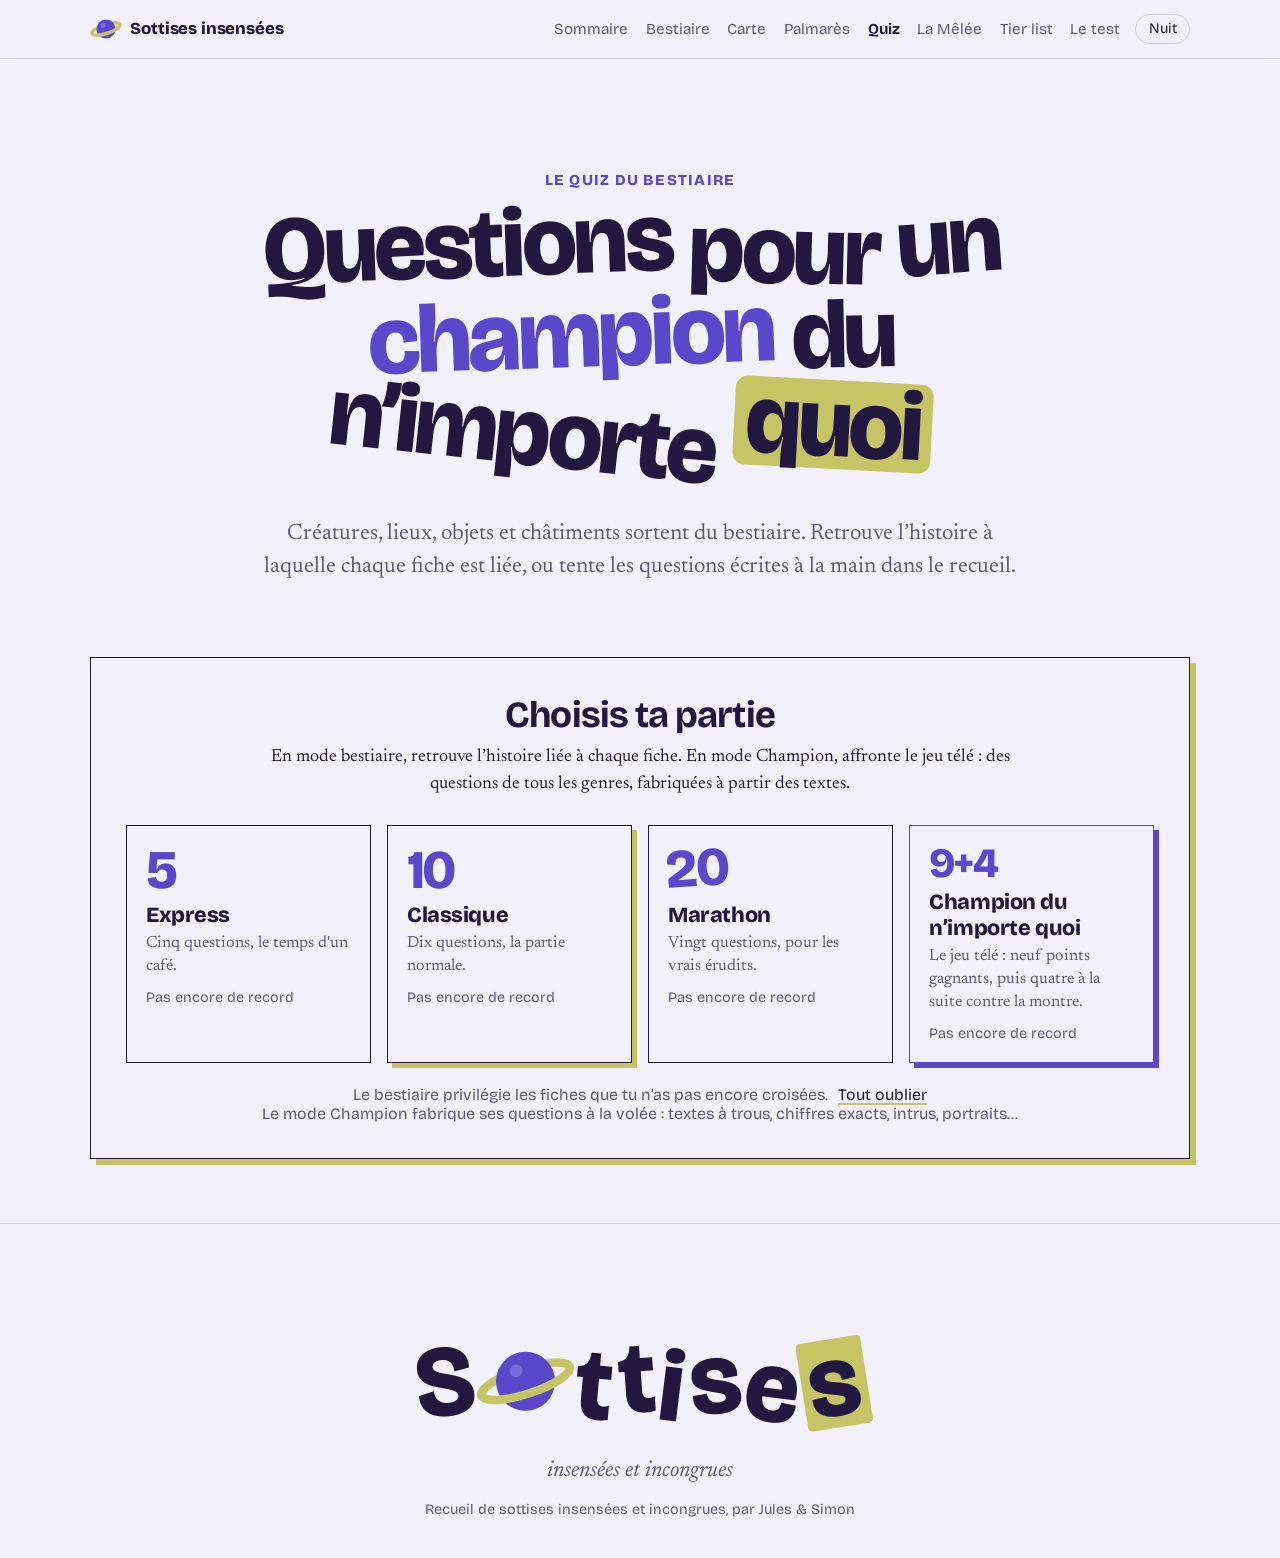
==== commit 5df73e39: "quele sottise es tu   ," ====
--- a/quiz.html
+++ b/quiz.html
@@ -35,6 +35,7 @@
       <a class="nav-accueil" href="quiz.html" aria-current="page">Quiz</a>
       <a class="nav-accueil" href="tournoi.html">La Mêlée</a>
       <a class="nav-accueil" href="tierlist.html">Tier list</a>
+      <a class="nav-accueil" href="test.html">Le test</a>
       </nav>
       <button class="outil" id="theme" type="button" aria-label="Passer en mode nuit">Nuit</button>
       <button class="burger" id="burger" type="button" aria-expanded="false" aria-controls="menu" aria-label="Ouvrir le menu">
--- a/style.css
+++ b/style.css
@@ -1534,8 +1534,8 @@
 div.tl-etiquette { cursor: default; }
 .tl-lettre { font-size: 2.4rem; font-weight: 800; line-height: 1; letter-spacing: -.04em; }
 .tl-nom { font-size: .78rem; font-weight: 700; line-height: 1.15; }
-.tl-S .tl-etiquette { background: var(--violet); color: #fff; }
-.tl-A .tl-etiquette { background: var(--moutarde); }
+.tl-S .tl-etiquette { background: var(--moutarde); }
+.tl-A .tl-etiquette { background: var(--violet); color: #fff; }
 .tl-B .tl-etiquette { background: #B7ACEB; }
 .tl-C .tl-etiquette { background: #DCD8E8; }
 .tl-D .tl-etiquette { background: #22183F; color: #F2F0FA; }
@@ -1595,3 +1595,80 @@
   .tl-etages .tl-zone:empty::before { content: "Vide"; }
   .tl-prenom { flex: 1 1 100%; justify-content: center; }
 }
+
+.tl-actions .outil.tl-copie { background: var(--moutarde); color: #22183F; border-color: var(--moutarde); }
+.tl-lien { text-align: center; }
+
+
+/* =========================================================
+   TEST DE PERSONNALITÉ
+   ========================================================= */
+.page-test .hero { max-width: 64rem; margin-left: auto; margin-right: auto; text-align: center; }
+.page-test .hero .chapeau { max-width: 44rem; margin-left: auto; margin-right: auto; }
+.titre-test .mot { animation: none !important; }
+.titre-test .mot:nth-child(1), .titre-test .mot:nth-child(3) { color: var(--gris); transform: none; font-size: .72em; }
+.titre-test .mot:nth-child(2) { padding: 0 .12em; border-radius: .12em; background: var(--moutarde); color: #22183F; transform: rotate(-2deg); }
+.titre-test .mot:nth-child(4) { color: var(--violet); transform: rotate(8deg); }
+
+.test { max-width: 50rem; margin: 0 auto 5rem; padding: clamp(1.3rem, 4vw, 2.6rem); border: 1.5px solid var(--encre); box-shadow: 8px 8px 0 var(--moutarde); background: var(--papier); scroll-margin-top: 5rem; }
+.pt-accueil { text-align: center; }
+.pt-accueil h2 { margin: 0 0 .8rem; font-size: clamp(1.5rem, 3.5vw, 2.3rem); letter-spacing: -.03em; line-height: 1.1; }
+.pt-accueil > p { color: var(--gris); font-family: var(--lecture); font-size: 1.1rem; line-height: 1.55; max-width: 38rem; margin: 0 auto; }
+.pt-modes { display: grid; grid-template-columns: 1fr 1fr; gap: 1rem; margin: 1.8rem 0 0; }
+@media (max-width: 560px) { .pt-modes { grid-template-columns: 1fr; } }
+.pt-mode { display: flex; flex-direction: column; gap: .3rem; padding: 1.2rem 1.1rem; font: inherit; color: var(--encre); background: var(--papier); border: 1.5px solid var(--encre); cursor: pointer; text-align: left; }
+.pt-mode strong { font-size: 1.25rem; letter-spacing: -.02em; }
+.pt-mode span { color: var(--gris); font-size: .95rem; }
+.pt-mode:hover, .pt-mode:focus-visible { box-shadow: 5px 5px 0 var(--violet); transform: translate(-2px, -2px); }
+.pt-mode-complet { background: var(--encre); color: var(--papier); }
+.pt-mode-complet span { color: color-mix(in srgb, var(--papier) 75%, transparent); }
+.pt-ancien { margin: 1.4rem 0 0 !important; font-size: 1rem !important; }
+.pt-ancien a { color: var(--encre); font-weight: 700; }
+
+.pt-entete { display: flex; justify-content: space-between; align-items: center; gap: 1rem; color: var(--gris); font-size: .95rem; }
+.pt-entete strong { color: var(--encre); }
+.pt-retour { font: inherit; font-size: .9rem; color: var(--gris); background: none; border: 0; cursor: pointer; padding: .2rem 0; }
+.pt-retour:hover { color: var(--violet); }
+.pt-progression { height: .5rem; margin: .6rem 0 1.6rem; background: var(--papier-2); }
+.pt-progression span { display: block; height: 100%; background: var(--violet); transition: width .25s; }
+.pt-question { margin: 0 0 1.4rem; font-size: clamp(1.35rem, 3vw, 1.95rem); line-height: 1.2; letter-spacing: -.02em; outline: none; }
+.pt-reponses { list-style: none; margin: 0; padding: 0; display: grid; gap: .65rem; }
+.pt-reponse { display: flex; align-items: flex-start; gap: .9rem; width: 100%; padding: .9rem 1rem; font: 1.08rem/1.45 var(--lecture); color: var(--encre); background: var(--papier); border: 1.5px solid var(--encre); text-align: left; cursor: pointer; }
+.pt-lettre { flex: none; display: inline-grid; place-items: center; width: 1.8rem; height: 1.8rem; font: 800 .95rem var(--display); background: var(--papier-2); border-radius: 50%; }
+.pt-reponse:hover, .pt-reponse:focus-visible { background: color-mix(in srgb, var(--moutarde) 25%, var(--papier)); box-shadow: 4px 4px 0 var(--violet); }
+.pt-reponse.choisie { background: var(--moutarde); color: #22183F; }
+.pt-reponse.choisie .pt-lettre { background: var(--encre); color: var(--papier); }
+@media (prefers-reduced-motion: no-preference) { .pt-reponse, .pt-mode { transition: background .12s, box-shadow .12s, transform .12s; } }
+.pt-abandon { margin: 1.6rem 0 0; text-align: center; }
+
+.pt-resultat { text-align: center; }
+.pt-resultat > h2 { margin: .2rem 0 1.2rem; font-size: clamp(1.4rem, 3vw, 2rem); letter-spacing: -.02em; }
+.pt-carte { display: grid; grid-template-columns: 14rem minmax(0, 1fr); gap: 1.6rem; align-items: start; text-align: left; padding: 1.3rem; border: 1.5px solid var(--encre); background: color-mix(in srgb, var(--moutarde) 12%, var(--papier)); }
+.pt-carte:not(:has(.pt-affiche)) { grid-template-columns: 1fr; }
+@media (max-width: 640px) { .pt-carte { grid-template-columns: 1fr; } .pt-affiche { max-width: 14rem; justify-self: center; } }
+.pt-affiche { width: 100%; height: auto; border: 1.5px solid var(--encre); box-shadow: 5px 5px 0 var(--violet); }
+.pt-titre { margin: 0; font-size: clamp(1.6rem, 4vw, 2.4rem); font-weight: 800; line-height: 1.05; letter-spacing: -.03em; }
+.pt-auteur { margin: .4rem 0 0; color: var(--violet); font-weight: 700; font-size: .95rem; }
+.pt-accroche { margin: 1rem 0 0; font-weight: 800; font-size: 1.15rem; line-height: 1.3; }
+.pt-portrait { margin: .6rem 0 0; font-family: var(--lecture); font-size: 1.1rem; line-height: 1.6; }
+.pt-fetiche { margin: 1rem 0 1.2rem; font-family: var(--lecture); font-style: italic; }
+.pt-fetiche span { display: block; font: 700 .8rem var(--display); font-style: normal; color: var(--gris); text-transform: uppercase; letter-spacing: .08em; }
+.pt-forts { margin: 0 0 1rem; font-family: var(--lecture); color: var(--gris); }
+.pt-traits { list-style: none; margin: 0 auto; padding: 0; max-width: 36rem; display: grid; gap: .5rem; text-align: left; }
+.pt-traits li { display: grid; grid-template-columns: 11.5rem 1fr 2rem; align-items: center; gap: .8rem; cursor: help; }
+.pt-t-nom { font-weight: 600; font-size: .95rem; }
+.pt-t-barre { height: .55rem; background: var(--papier-2); }
+.pt-t-barre span { display: block; height: 100%; background: linear-gradient(90deg, var(--violet), color-mix(in srgb, var(--violet) 55%, var(--moutarde))); }
+.pt-t-val { font-weight: 800; text-align: right; }
+@media (max-width: 520px) { .pt-traits li { grid-template-columns: 1fr 2rem; gap: .2rem .8rem; } .pt-t-nom { grid-column: 1 / -1; } }
+.pt-affinites { list-style: none; counter-reset: aff; margin: 0 auto; padding: 0; max-width: 36rem; text-align: left; }
+.pt-affinites li { counter-increment: aff; display: flex; justify-content: space-between; gap: 1rem; padding: .6rem 0; border-bottom: 1px solid var(--trait); }
+.pt-affinites li::before { content: counter(aff, decimal) "."; color: var(--violet); font-weight: 800; margin-right: .5rem; }
+.pt-affinites a { flex: 1; color: var(--encre); font-weight: 700; }
+.pt-affinites span { color: var(--gris); font-weight: 700; }
+.pt-oppose { margin: 1.2rem 0 0; color: var(--gris); font-family: var(--lecture); }
+.pt-oppose a { color: var(--encre); }
+.pt-actions { display: flex; flex-wrap: wrap; justify-content: center; gap: .7rem; margin: 2rem 0 0; }
+.pt-actions .outil { padding: .65rem 1.1rem; }
+.pt-resultat .tl-lien { margin: 1rem auto 0; display: block; width: 100%; }
+.pt-resultat .tl-lien[hidden] { display: none; }
